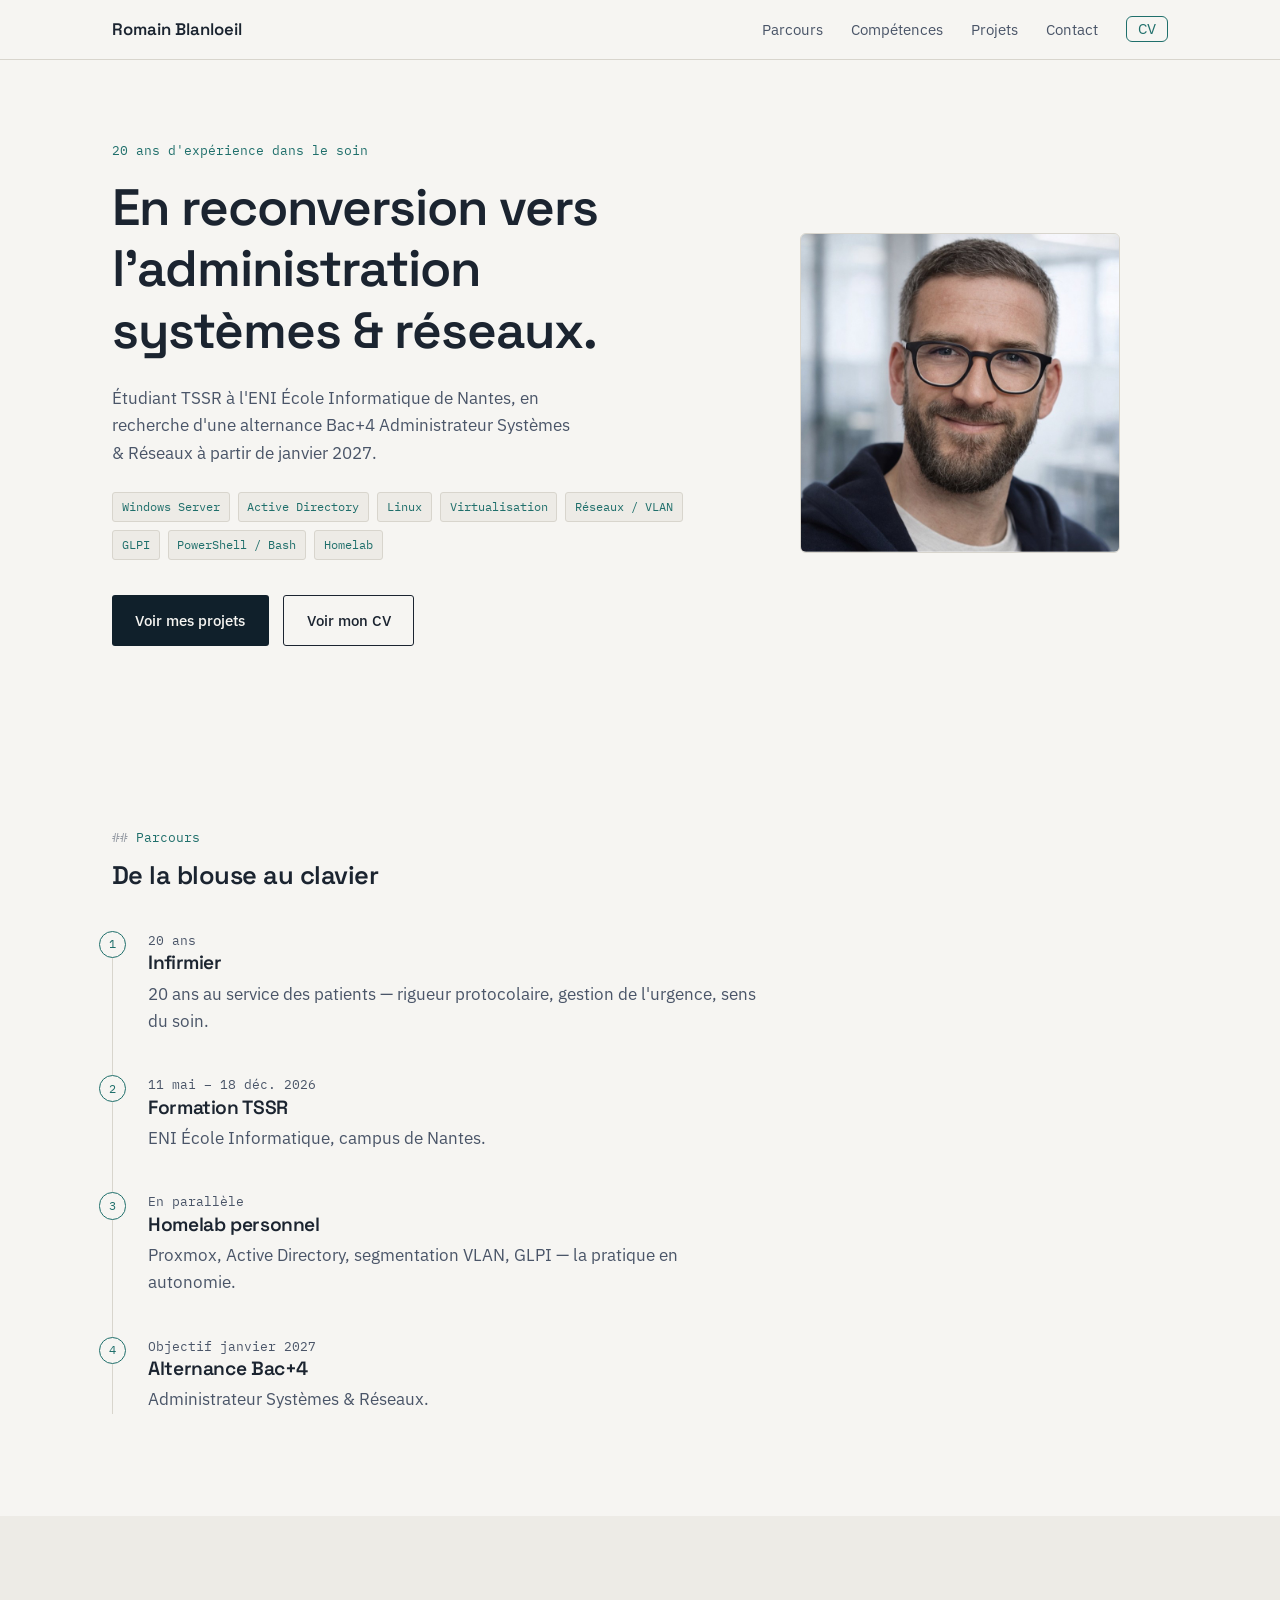
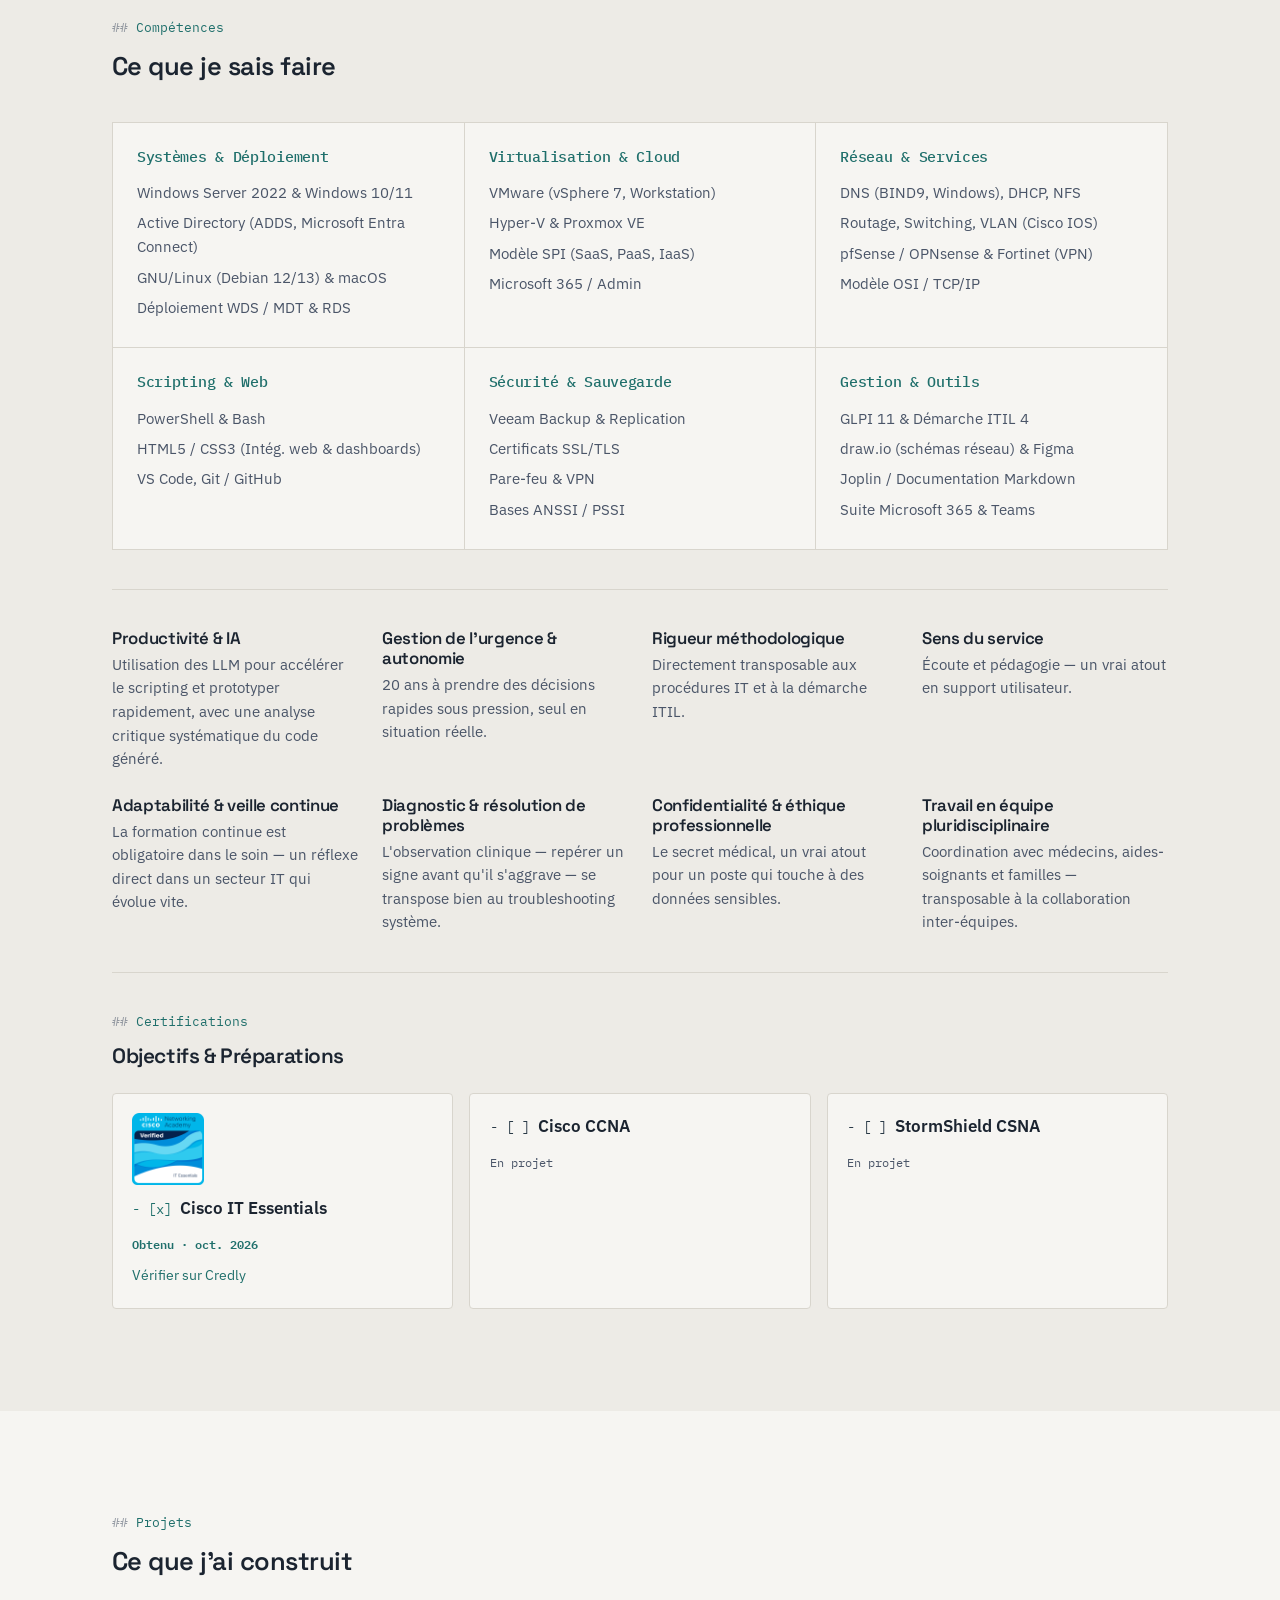
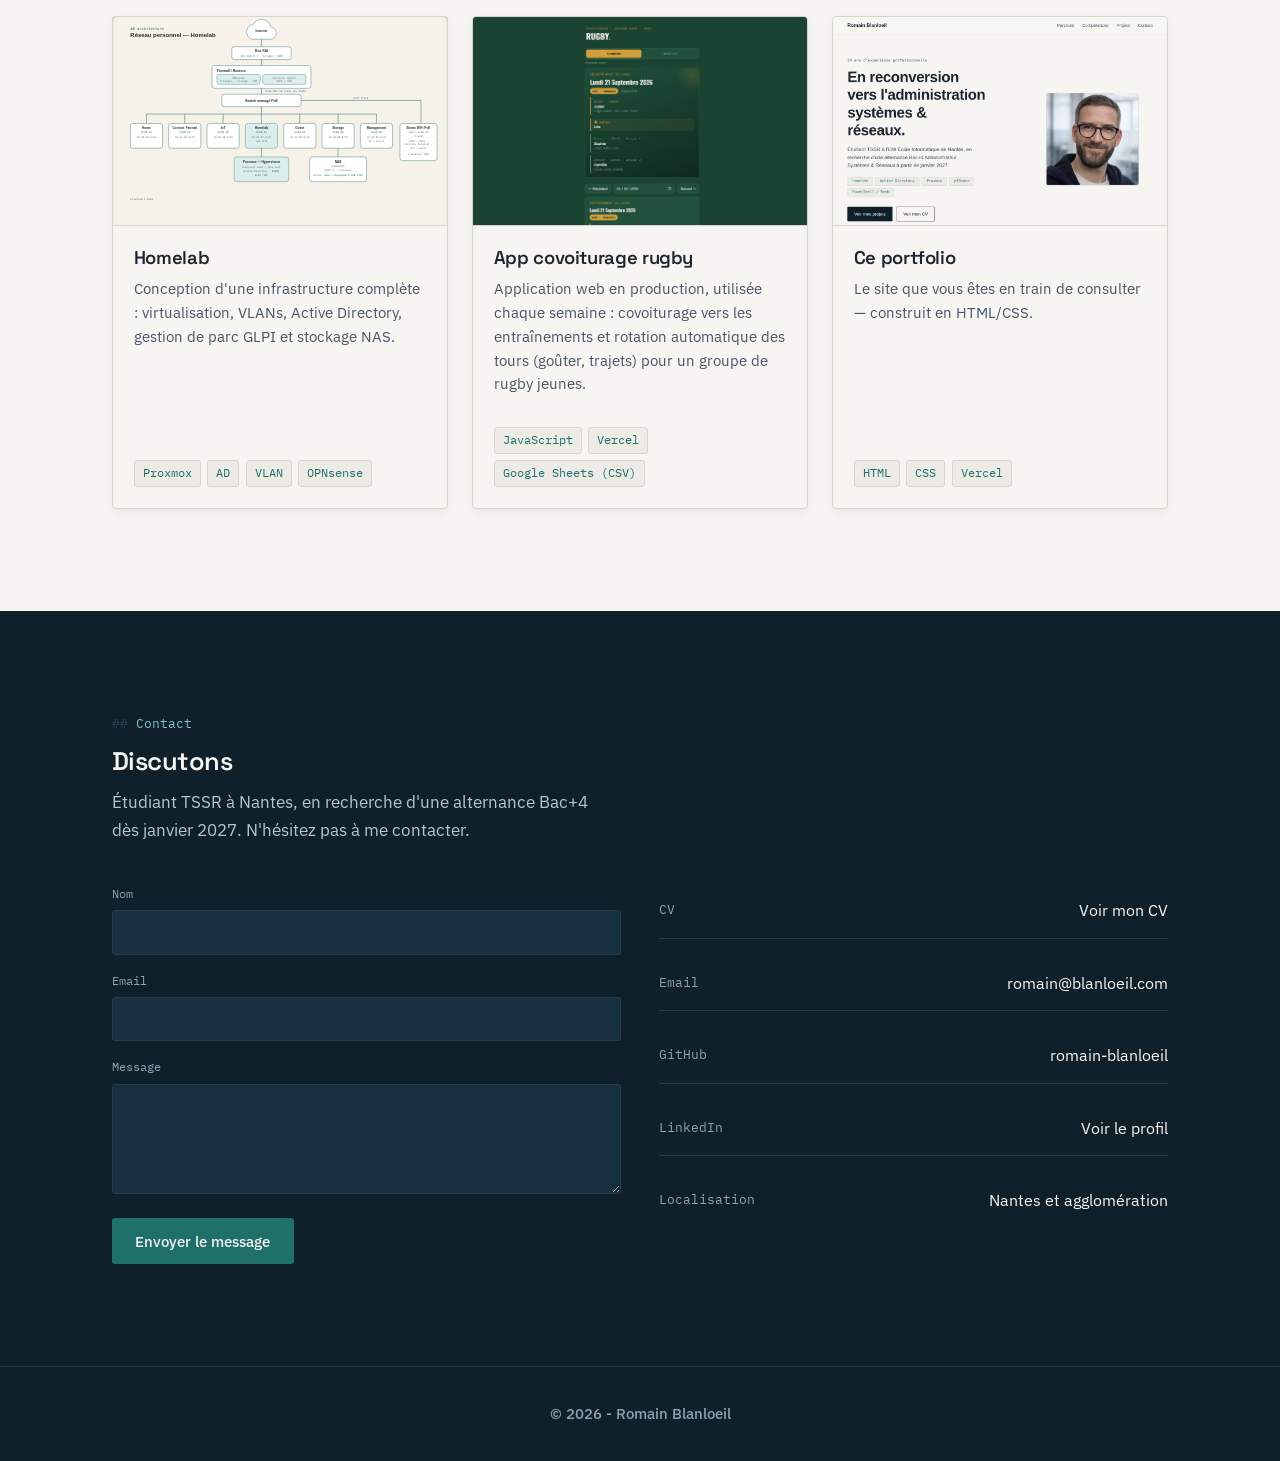
==== index.html @ 3de4e7e3 "Update Credly link in index.html" ====
<!DOCTYPE html>
<html lang="fr">
<head>
<meta charset="UTF-8">
<meta name="viewport" content="width=device-width, initial-scale=1">
<title>Romain Blanloeil : TSSR en reconversion, alternance Administrateur Systèmes &amp; Réseaux</title>
<meta name="description" content="Romain Blanloeil, infirmier pendant 20 ans, aujourd'hui en reconversion vers l'administration systèmes &amp; réseaux. Portfolio, projets et parcours.">

<meta property="og:type" content="website">
<meta property="og:site_name" content="Romain Blanloeil">
<meta property="og:title" content="Romain Blanloeil : TSSR en reconversion, alternance Administrateur Systèmes &amp; Réseaux">
<meta property="og:description" content="20 ans d'expérience d'infirmier, aujourd'hui en reconversion vers l'administration systèmes &amp; réseaux. Projets : Homelab, Active Directory, OPNsense.">
<meta property="og:url" content="https://romain.blanloeil.com">
<meta property="og:image" content="https://romain.blanloeil.com/assets/img/romain.jpg">
<meta property="og:locale" content="fr_FR">
<meta name="twitter:card" content="summary">
<link rel="stylesheet" href="css/style.css">
</head>
<body>

<nav class="nav">
  <div class="wrap">
    <a class="nav-name" href="#accueil">Romain Blanloeil</a>
    
    <!-- Bouton Toggle Menu Mobile (Pure CSS) -->
    <input type="checkbox" id="nav-toggle" class="nav-toggle-checkbox" aria-label="Ouvrir le menu">
    <label for="nav-toggle" class="nav-toggle-btn">
      <span></span>
      <span></span>
      <span></span>
    </label>

    <ul class="nav-links">
      <li><a href="#parcours">Parcours</a></li>
      <li><a href="#competences">Compétences</a></li>
      <li><a href="#projets">Projets</a></li>
      <li><a href="#contact">Contact</a></li>
      <li><a class="nav-cv" href="assets/cv-romain-blanloeil.pdf" target="_blank" rel="noopener">CV</a></li>
    </ul>
  </div>
</nav>

<!-- ============ HERO ============ -->
<header class="hero" id="accueil">
  <div class="wrap">
    <div class="hero-text">
      <p class="hero-eyebrow">20 ans d'expérience dans le soin</p>
      <h1>En reconversion vers l'administration systèmes &amp; réseaux.</h1>
      <p class="hero-sub">Étudiant TSSR à l'ENI École Informatique de Nantes, en recherche d'une alternance Bac+4 Administrateur Systèmes &amp; Réseaux à partir de janvier 2027.</p>
      <div class="hero-tags">
        <span class="tag">Windows Server</span>
        <span class="tag">Active Directory</span>
        <span class="tag">Linux</span>
        <span class="tag">Virtualisation</span>
        <span class="tag">Réseaux / VLAN</span>
        <span class="tag">GLPI</span>
        <span class="tag">PowerShell / Bash</span>
        <span class="tag">Homelab</span>
      </div>
      <div class="hero-cta">
        <a class="btn btn-primary" href="#projets">Voir mes projets</a>
        <a class="btn btn-outline" href="assets/cv-romain-blanloeil.pdf" target="_blank" rel="noopener">Voir mon CV</a>
      </div>
    </div>
    <div class="hero-photo">
      <img src="assets/img/romain.jpg" alt="Portrait de Romain Blanloeil" width="320" height="320">
    </div>
  </div>
</header>

<!-- ============ PARCOURS ============ -->
<section class="section" id="parcours">
  <div class="wrap">
    <p class="section-label">Parcours</p>
    <h2>De la blouse au clavier</h2>

    <ol class="timeline">
      <li class="timeline-item">
        <span class="timeline-num">1</span>
        <p class="timeline-period">20 ans</p>
        <h3>Infirmier</h3>
        <p>20 ans au service des patients — rigueur protocolaire, gestion de l'urgence, sens du soin.</p>
      </li>

      <li class="timeline-item">
        <span class="timeline-num">2</span>
        <p class="timeline-period">11 mai – 18 déc. 2026</p>
        <h3>Formation TSSR</h3>
        <p>ENI École Informatique, campus de Nantes.</p>
      </li>

      <li class="timeline-item">
        <span class="timeline-num">3</span>
        <p class="timeline-period">En parallèle</p>
        <h3>Homelab personnel</h3>
        <p>Proxmox, Active Directory, segmentation VLAN, GLPI — la pratique en autonomie.</p>
      </li>

      <li class="timeline-item">
        <span class="timeline-num">4</span>
        <p class="timeline-period">Objectif janvier 2027</p>
        <h3>Alternance Bac+4</h3>
        <p>Administrateur Systèmes &amp; Réseaux.</p>
      </li>
    </ol>
  </div>
</section>

<!-- ============ COMPETENCES + CERTIFS ============ -->
<section class="section" id="competences" style="background:var(--paper-dim);">
  <div class="wrap">
    <p class="section-label">Compétences</p>
    <h2>Ce que je sais faire</h2>

    <!-- GRILLE DE COMPÉTENCES TECHNIQUE -->
<div class="skills-grid">
  <div class="skill-card">
    <h3>Systèmes &amp; Déploiement</h3>
    <ul>
      <li>Windows Server 2022 &amp; Windows 10/11</li>
      <li>Active Directory (ADDS, Microsoft Entra Connect)</li>
      <li>GNU/Linux (Debian 12/13) &amp; macOS</li>
      <li>Déploiement WDS / MDT &amp; RDS</li>
    </ul>
  </div>

  <div class="skill-card">
    <h3>Virtualisation &amp; Cloud</h3>
    <ul>
      <li>VMware (vSphere 7, Workstation)</li>
      <li>Hyper-V &amp; Proxmox VE</li>
      <li>Modèle SPI (SaaS, PaaS, IaaS)</li>
      <li>Microsoft 365 / Admin</li>
    </ul>
  </div>

  <div class="skill-card">
    <h3>Réseau &amp; Services</h3>
    <ul>
      <li>DNS (BIND9, Windows), DHCP, NFS</li>
      <li>Routage, Switching, VLAN (Cisco IOS)</li>
      <li>pfSense / OPNsense &amp; Fortinet (VPN)</li>
      <li>Modèle OSI / TCP/IP</li>
    </ul>
  </div>

  <div class="skill-card">
    <h3>Scripting &amp; Web</h3>
    <ul>
      <li>PowerShell &amp; Bash</li>
      <li>HTML5 / CSS3 (Intég. web &amp; dashboards)</li>
      <li>VS Code, Git / GitHub</li>
    </ul>
  </div>

  <div class="skill-card">
    <h3>Sécurité &amp; Sauvegarde</h3>
    <ul>
      <li>Veeam Backup &amp; Replication</li>
      <li>Certificats SSL/TLS</li>
      <li>Pare-feu &amp; VPN</li>
      <li>Bases ANSSI / PSSI</li>
    </ul>
  </div>

  <div class="skill-card">
    <h3>Gestion &amp; Outils</h3>
    <ul>
      <li>GLPI 11 &amp; Démarche ITIL 4</li>
      <li>draw.io (schémas réseau) &amp; Figma</li>
      <li>Joplin / Documentation Markdown</li>
      <li>Suite Microsoft 365 &amp; Teams</li>
    </ul>
  </div>
</div>

    <div class="softskills">
      <div class="softskill">
        <h4>Productivité &amp; IA</h4>
        <p>Utilisation des LLM pour accélérer le scripting et prototyper rapidement, avec une analyse critique systématique du code généré.</p>
      </div>
      <div class="softskill">
        <h4>Gestion de l'urgence &amp; autonomie</h4>
        <p>20 ans à prendre des décisions rapides sous pression, seul en situation réelle.</p>
      </div>
      <div class="softskill">
        <h4>Rigueur méthodologique</h4>
        <p>Directement transposable aux procédures IT et à la démarche ITIL.</p>
      </div>
      <div class="softskill">
        <h4>Sens du service</h4>
        <p>Écoute et pédagogie — un vrai atout en support utilisateur.</p>
      </div>
      <div class="softskill">
        <h4>Adaptabilité &amp; veille continue</h4>
        <p>La formation continue est obligatoire dans le soin — un réflexe direct dans un secteur IT qui évolue vite.</p>
      </div>
      <div class="softskill">
        <h4>Diagnostic &amp; résolution de problèmes</h4>
        <p>L'observation clinique — repérer un signe avant qu'il s'aggrave — se transpose bien au troubleshooting système.</p>
      </div>
      <div class="softskill">
        <h4>Confidentialité &amp; éthique professionnelle</h4>
        <p>Le secret médical, un vrai atout pour un poste qui touche à des données sensibles.</p>
      </div>
      <div class="softskill">
        <h4>Travail en équipe pluridisciplinaire</h4>
        <p>Coordination avec médecins, aides-soignants et familles — transposable à la collaboration inter-équipes.</p>
      </div>
    </div>

    <div class="certs">
      <p class="section-label">Certifications</p>
      <h3>Objectifs &amp; Préparations</h3>
      <div class="certs-grid">
        
       <div class="cert-card is-done">
         <img class="cert-badge" src="assets/img/badge-cisco-it-essentials.png"
           alt="Badge Cisco IT Essentials" width="72" height="72" loading="lazy">
         <div class="cert-info">
           <p class="cert-name">Cisco IT Essentials</p>
           <span class="cert-status status-obtenu">Obtenu · oct. 2026</span><br>
           <a class="cert-link" href="https://www.credly.com/badges/b6377811-6856-4ef1-9481-d7c316870c87" target="_blank" rel="noopener">Vérifier sur Credly</a>
        </div>
      </div>
        
        <div class="cert-card">
          <p class="cert-name">Cisco CCNA</p>
          <span class="cert-status status-projet">En projet</span>
        </div>
        
        <div class="cert-card">
          <p class="cert-name">StormShield CSNA</p>
          <span class="cert-status status-projet">En projet</span>
        </div>
      </div>
    </div>
  </div>
</section>

<!-- ============ PROJETS ============ -->
<section class="section" id="projets">
  <div class="wrap">
    <p class="section-label">Projets</p>
    <h2>Ce que j'ai construit</h2>

    <div class="projects-grid">
      <a class="project-card" href="projets/homelab.html">
        <div class="project-thumb">
          <img src="assets/img/reseau-homelab.svg" alt="Schéma d'architecture Homelab" loading="lazy">
        </div>
        <div class="project-body">
          <h3>Homelab</h3>
          <p>Conception d'une infrastructure complète : virtualisation, VLANs, Active Directory, gestion de parc GLPI et stockage NAS.</p>
          <div class="project-tags">
            <span class="tag">Proxmox</span>
            <span class="tag">AD</span>
            <span class="tag">VLAN</span>
            <span class="tag">OPNsense</span>
          </div>
        </div>
      </a>

      <a class="project-card" href="projets/rugby-app.html">
        <div class="project-thumb">
          <img src="assets/img/demo-app.jpg" alt="Démo de l'app de covoiturage" loading="lazy">
        </div>
        <div class="project-body">
          <h3>App covoiturage rugby</h3>
          <p>Application web en production, utilisée chaque semaine : covoiturage vers les entraînements et rotation automatique des tours (goûter, trajets) pour un groupe de rugby jeunes.</p>
          <div class="project-tags">
            <span class="tag">JavaScript</span>
            <span class="tag">Vercel</span>
            <span class="tag">Google Sheets (CSV)</span>
          </div>
        </div>
      </a>

      <a class="project-card" href="projets/portfolio.html">
        <div class="project-thumb">
          <img src="assets/img/banner-portfolio.jpg" alt="Aperçu du portfolio" loading="lazy">
        </div>
        <div class="project-body">
          <h3>Ce portfolio</h3>
          <p>Le site que vous êtes en train de consulter — construit en HTML/CSS.</p>
          <div class="project-tags">
            <span class="tag">HTML</span>
            <span class="tag">CSS</span>
            <span class="tag">Vercel</span>
          </div>
        </div>
      </a>
    </div>
  </div>
</section>

<!-- ============ CONTACT ============ -->
<section class="section contact" id="contact">
  <div class="wrap">
    <p class="section-label">Contact</p>
    <h2>Discutons</h2>
    <p class="contact-intro">Étudiant TSSR à Nantes, en recherche d'une alternance Bac+4 dès janvier 2027. N'hésitez pas à me contacter.</p>

    <div class="contact-grid">
      <form action="https://formspree.io/f/xkjgnzgp" method="POST">
        <div class="field">
          <label for="name">Nom</label>
          <input type="text" id="name" name="name" required>
        </div>
        <div class="field">
          <label for="email">Email</label>
          <input type="email" id="email" name="_replyto" required>
        </div>
        <div class="field">
          <label for="message">Message</label>
          <textarea id="message" name="message" required></textarea>
        </div>
        <button class="btn btn-primary" type="submit">Envoyer le message</button>
      </form>

      <div class="contact-links">
        <a class="contact-link" href="assets/cv-romain-blanloeil.pdf" target="_blank" rel="noopener">
          <span>CV</span>
          <span>Voir mon CV</span>
        </a>
        <a class="contact-link" href="mailto:romain@blanloeil.com">
          <span>Email</span>
          <span>romain@blanloeil.com</span>
        </a>
        <a class="contact-link" href="https://github.com/romain-blanloeil" target="_blank" rel="noopener">
          <span>GitHub</span>
          <span>romain-blanloeil</span>
        </a>
        <a class="contact-link" href="https://www.linkedin.com/in/romain-blanloeil/" target="_blank" rel="noopener">
          <span>LinkedIn</span>
          <span>Voir le profil</span>
        </a>
        <div class="contact-link" style="border-bottom:none;">
          <span>Localisation</span>
          <a href="https://www.openstreetmap.org/#map=13/47.2184/-1.5536" target="_blank" rel="noopener noreferrer">Nantes et agglomération</a>
        </div>
      </div>
    </div>
  </div>
</section>
    
<footer>
  <div class="wrap">
    <p>© 2026 - Romain Blanloeil</p>
  </div>
</footer>

  <script>
  window.va = window.va || function () { (window.va.q = window.va.q || []).push(arguments); };
</script>
<script defer src="/_vercel/insights/script.js"></script>
  
</body>
</html>
---- css/style.css ----
/* ============================================
   ROMAIN BLANLOEIL — PORTFOLIO
   ============================================ */

/* Import de Space Grotesk pour les titres, IBM Plex Sans pour le corps, IBM Plex Mono pour le code */
@import url('https://fonts.googleapis.com/css2?family=IBM+Plex+Mono:wght@400;500&family=IBM+Plex+Sans:wght@400;500;600&family=Space+Grotesk:wght@500;600;700&display=swap');

:root {
  /* Couleurs */
  --paper:        #F6F5F2;
  --paper-dim:    #EDEBE6;
  --ink:          #1B2430;
  --ink-soft:     #4A5568;
  --teal:         #1F6F6B;
  --teal-soft:    #E4EEED;
  --anthracite:   #10202B;
  --anthracite-2: #16303F;
  --line:         #D8D5CD;
  --line-dark:    #2A3A47;

  /* Typo révisée : Space Grotesk pour les titres */
  --font-display: 'Space Grotesk', -apple-system, sans-serif;
  --font-body:    'IBM Plex Sans', -apple-system, sans-serif;
  --font-mono:    'IBM Plex Mono', 'Courier New', monospace;

  /* Rythme */
  --max-w: 1120px;
  --gap: clamp(1.25rem, 3vw, 2.5rem);
}

* { box-sizing: border-box; }

html {
  scroll-behavior: smooth;
}

@media (prefers-reduced-motion: reduce) {
  html { scroll-behavior: auto; }
  *, *::before, *::after {
    animation-duration: 0.01ms !important;
    transition-duration: 0.01ms !important;
  }
}

body {
  margin: 0;
  background: var(--paper);
  color: var(--ink);
  font-family: var(--font-body);
  font-size: 17px;
  line-height: 1.6;
  -webkit-font-smoothing: antialiased;
}

h1, h2, h3, h4 {
  font-family: var(--font-display);
  font-weight: 600; /* Ajusté pour Space Grotesk */
  line-height: 1.2;
  margin: 0;
  letter-spacing: -0.02em; /* Rend les titres plus compacts et modernes */
}

p { margin: 0 0 1em; max-width: 62ch; }

a {
  color: inherit;
  text-decoration: none;
}

img { max-width: 100%; display: block; }

:focus-visible {
  outline: 2px solid var(--teal);
  outline-offset: 3px;
}

.wrap {
  max-width: var(--max-w);
  margin: 0 auto;
  padding: 0 clamp(1.25rem, 4vw, 2rem);
}

.section {
  padding: clamp(3.5rem, 8vw, 6.5rem) 0;
}

.section-label {
  font-family: var(--font-mono);
  font-size: 0.8rem;
  color: var(--teal);
  margin: 0 0 0.75rem;
}

.section-label::before {
  content: '## ';
  color: var(--ink-soft);
  opacity: 0.55;
}

/* ---------- NAV ---------- */
.nav {
  position: sticky;
  top: 0;
  z-index: 50;
  background: rgba(246, 245, 242, 0.95);
  backdrop-filter: blur(6px);
  border-bottom: 1px solid var(--line);
}

.nav .wrap {
  display: flex;
  align-items: center;
  justify-content: space-between;
  padding-top: 1rem;
  padding-bottom: 1rem;
}

.nav-name {
  font-family: var(--font-display);
  font-weight: 600;
  font-size: 1.05rem;
  z-index: 60;
}

.nav-links {
  display: flex;
  gap: clamp(1rem, 3vw, 1.75rem);
  list-style: none;
  margin: 0;
  padding: 0;
  font-size: 0.92rem;
}

.nav-links a {
  color: var(--ink-soft);
  border-bottom: 1px solid transparent;
  padding-bottom: 2px;
  transition: color 0.15s, border-color 0.15s;
}

.nav-links a:hover,
.nav-links a:focus-visible {
  color: var(--teal);
  border-color: var(--teal);
}

.nav-links a.nav-cv {
  color: var(--teal);
  border: 1px solid var(--teal);
  border-radius: 6px;
  padding: 0.15rem 0.7rem;
}
.nav-links a.nav-cv:hover {
  background: var(--teal);
  color: var(--paper);
}

/* Navigation Mobile (Pure CSS Toggle) */
.nav-toggle-checkbox { display: none; }
.nav-toggle-btn { display: none; cursor: pointer; z-index: 60; }

@media (max-width: 700px) {
  .nav-toggle-btn {
    display: flex;
    flex-direction: column;
    gap: 5px;
  }

  .nav-toggle-btn span {
    width: 24px;
    height: 2px;
    background-color: var(--ink);
    transition: transform 0.2s, opacity 0.2s;
  }

  .nav-links {
    display: flex;
    flex-direction: column;
    position: absolute;
    top: 100%;
    left: 0;
    right: 0;
    background: var(--paper);
    border-bottom: 1px solid var(--line);
    padding: 1.5rem 2rem;
    gap: 1.2rem;
    transform: translateY(-150%);
    transition: transform 0.3s ease-in-out;
    opacity: 0;
    pointer-events: none;
  }

  .nav-toggle-checkbox:checked ~ .nav-links {
    transform: translateY(0);
    opacity: 1;
    pointer-events: auto;
  }

  .nav-toggle-checkbox:checked ~ .nav-toggle-btn span:nth-child(1) {
    transform: translateY(7px) rotate(45deg);
  }
  .nav-toggle-checkbox:checked ~ .nav-toggle-btn span:nth-child(2) {
    opacity: 0;
  }
  .nav-toggle-checkbox:checked ~ .nav-toggle-btn span:nth-child(3) {
    transform: translateY(-7px) rotate(-45deg);
  }
}

/* ---------- HERO ---------- */
.hero {
  padding-top: clamp(3rem, 8vw, 5rem);
  padding-bottom: clamp(3rem, 8vw, 5rem);
}

.hero .wrap {
  display: grid;
  grid-template-columns: 1.3fr 0.9fr;
  gap: var(--gap);
  align-items: center;
}

@media (max-width: 800px) {
  .hero .wrap {
    grid-template-columns: 1fr;
  }
  .hero-photo { order: -1; max-width: 220px; margin: 0 0 1.5rem; }
}

.hero-eyebrow {
  font-family: var(--font-mono);
  font-size: 0.82rem;
  color: var(--teal);
  margin-bottom: 1rem;
}

.hero h1 {
  font-size: clamp(2rem, 4.2vw, 3.2rem);
  letter-spacing: -0.02em;
  max-width: 17ch;
}

.hero h1 .accent {
  color: var(--teal);
}

.hero-sub {
  margin-top: 1.4rem;
  font-size: 1.08rem;
  color: var(--ink-soft);
  max-width: 46ch;
}

.hero-tags {
  display: flex;
  flex-wrap: wrap;
  gap: 0.5rem;
  margin-top: 1.6rem;
}

.tag {
  font-family: var(--font-mono);
  font-size: 0.78rem;
  color: var(--teal);
  border: 1px solid var(--line);
  padding: 0.25rem 0.55rem;
  border-radius: 3px;
  background: var(--paper-dim);
}

.hero-cta {
  display: flex;
  flex-wrap: wrap;
  gap: 0.9rem;
  margin-top: 2.2rem;
}

.btn {
  display: inline-flex;
  align-items: center;
  gap: 0.5rem;
  font-family: var(--font-body);
  font-size: 0.95rem;
  font-weight: 500;
  padding: 0.75rem 1.4rem;
  border-radius: 3px;
  border: 1px solid transparent;
  cursor: pointer;
  transition: transform 0.12s ease, background 0.15s;
}

.btn:hover { transform: translateY(-1px); }

.btn-primary {
  background: var(--anthracite);
  color: var(--paper);
}
.btn-primary:hover { background: var(--anthracite-2); }

.btn-outline {
  background: transparent;
  border-color: var(--ink);
  color: var(--ink);
}
.btn-outline:hover { background: var(--paper-dim); }

.hero-photo {
  justify-self: center;
  max-width: 320px;
  width: 100%;
}

.hero-photo img {
  width: 100%;
  height: auto;
  aspect-ratio: 1 / 1;
  object-fit: cover;
  object-position: center 30%;
  border-radius: 6px;
  border: 1px solid var(--line);
}

/* ---------- PARCOURS (timeline) ---------- */
.timeline {
  list-style: none;
  margin: 2.5rem 0 0;
  padding: 0;
  border-left: 1px solid var(--line);
}

.timeline-item {
  position: relative;
  padding: 0 0 2.5rem 2.2rem;
}

.timeline-item:last-child { padding-bottom: 0; }

.timeline-num {
  position: absolute;
  left: -0.86rem;
  top: 0;
  width: 1.7rem;
  height: 1.7rem;
  border-radius: 50%;
  background: var(--paper);
  border: 1px solid var(--teal);
  color: var(--teal);
  font-family: var(--font-mono);
  font-size: 0.72rem;
  display: flex;
  align-items: center;
  justify-content: center;
}

.timeline-period {
  font-family: var(--font-mono);
  font-size: 0.8rem;
  color: var(--teal);
  margin-bottom: 0.3rem;
}

.timeline-item h3 {
  font-size: 1.2rem;
  margin-bottom: 0.4rem;
}

.timeline-item p { color: var(--ink-soft); margin-bottom: 0; }

/* ---------- COMPETENCES ---------- */
.skills-grid {
  display: grid;
  grid-template-columns: repeat(3, 1fr);
  gap: 1px;
  background: var(--line);
  border: 1px solid var(--line);
  margin-top: 2.5rem;
}

@media (max-width: 760px) {
  .skills-grid { grid-template-columns: repeat(2, 1fr); }
}

@media (max-width: 480px) {
  .skills-grid { grid-template-columns: 1fr; }
}

.skill-card {
  background: var(--paper);
  padding: 1.5rem;
}

.skill-card h3 {
  font-size: 0.95rem;
  font-family: var(--font-mono);
  font-weight: 500;
  color: var(--teal);
  margin-bottom: 0.8rem;
}

.skill-card ul {
  margin: 0;
  padding: 0;
  list-style: none;
  color: var(--ink-soft);
  font-size: 0.94rem;
}

.skill-card li { padding: 0.2rem 0; }

.softskills {
  margin-top: var(--gap);
  padding-top: var(--gap);
  border-top: 1px solid var(--line);
  display: grid;
  grid-template-columns: repeat(auto-fit, minmax(220px, 1fr));
  gap: 1.5rem;
}

.softskill h4 {
  font-size: 1.05rem;
  font-weight: 600;
  margin-bottom: 0.3rem;
}

.softskill p {
  font-size: 0.92rem;
  color: var(--ink-soft);
  margin: 0;
}

/* ---------- CERTIFICATIONS ---------- */
.certs {
  margin-top: var(--gap);
  padding-top: var(--gap);
  border-top: 1px solid var(--line);
}

.certs h3 {
  font-size: 1.3rem;
  margin-top: 0.3rem;
}

.certs-grid {
  display: grid;
  grid-template-columns: repeat(auto-fit, minmax(200px, 1fr));
  gap: 1rem;
  margin-top: 1.5rem;
}

.cert-card {
  border: 1px solid var(--line);
  padding: 1.2rem;
  border-radius: 4px;
  background: var(--paper);
}

.cert-card .cert-name {
  font-weight: 600;
  margin-bottom: 0.5rem;
  display: flex;
  align-items: baseline;
  gap: 0.5rem;
}

.cert-card .cert-name::before {
  content: '- [ ]';
  font-family: var(--font-mono);
  font-weight: 400;
  color: var(--line-dark);
  font-size: 0.85rem;
}

.cert-card.is-done .cert-name::before {
  content: '- [x]';
  color: var(--teal);
}

.cert-status {
  display: inline-flex;
  align-items: center;
  gap: 0.4rem;
  font-family: var(--font-mono);
  font-size: 0.76rem;
  color: var(--ink-soft);
}

.cert-status.status-cours {
  color: var(--teal);
  font-weight: 500;
}

.cert-status.status-projet {
  color: var(--ink-soft);
}

.cert-status.status-standby {
  color: var(--ink-soft);
  opacity: 0.7;
  font-style: italic;
}

.cert-status.status-obtenu {
  color: var(--teal);
  font-weight: 600;
}

.cert-badge { display: block; margin-bottom: 0.6rem; }
.cert-link { display: inline-block; margin-top: 0.5rem; font-size: 0.85rem; color: var(--teal); }
.cert-link:hover { text-decoration: underline; }


/* ---------- PROJETS ---------- */
.projects-grid {
  display: grid;
  grid-template-columns: repeat(auto-fit, minmax(280px, 1fr));
  gap: 1.5rem;
  margin-top: 2.5rem;
}

.project-card {
  border: 1px solid var(--line);
  border-radius: 4px;
  overflow: hidden;
  background: var(--paper);
  display: flex;
  flex-direction: column;
  box-shadow: 0 4px 12px rgba(0, 0, 0, 0.05);
  transition: border-color 0.15s, transform 0.15s, box-shadow 0.15s;
}

.project-card:hover,
.project-card:focus-visible {
  border-color: var(--teal);
  transform: translateY(-2px);
  box-shadow: 0 8px 20px rgba(0, 0, 0, 0.1);
}

.project-thumb {
  aspect-ratio: 16 / 10;
  background: var(--anthracite);
  display: flex;
  align-items: center;
  justify-content: center;
  color: var(--paper-dim);
  font-family: var(--font-mono);
  font-size: 0.85rem;
  border-bottom: 1px solid var(--line);
  overflow: hidden;
}

.project-thumb img {
  width: 100%;
  height: 100%;
  object-fit: cover;
  display: block;
}

.project-hero-schema-reseau {
   width: 100%;
   height: auto;
   margin-top: 1.5rem;
   border: 1px solid var(--line);
   border-radius: 6px;
   cursor: zoom-in;
}

.demo-app {
   width: 100%;
   height: auto;
   margin-top: 1.5rem;
   border: 1px solid var(--line);
   border-radius: 6px;
}

.project-body {
  padding: 1.3rem;
  flex: 1;
  display: flex;
  flex-direction: column;
}

.project-body h3 {
  font-size: 1.15rem;
  margin-bottom: 0.5rem;
}

.project-body p {
  font-size: 0.93rem;
  color: var(--ink-soft);
  flex: 1;
}

.project-tags {
  display: flex;
  flex-wrap: wrap;
  gap: 0.4rem;
  margin-top: 1rem;
}

.project-tags .tag { font-size: 0.72rem; padding: 0.2rem 0.5rem; }

/* ---------- CONTACT ---------- */
.contact {
  background: var(--anthracite);
  color: var(--paper);
}

.contact .section-label { color: #7FC6C2; }

.contact h2 { color: var(--paper); }

.contact-intro {
  color: #B8C4CC;
  max-width: 50ch;
  margin-top: 0.8rem;
}

.contact-grid {
  display: grid;
  grid-template-columns: 1fr 1fr;
  gap: var(--gap);
  margin-top: 2.5rem;
}

@media (max-width: 760px) {
  .contact-grid { grid-template-columns: 1fr; }
}

.contact form {
  display: flex;
  flex-direction: column;
  gap: 1rem;
}

.field label {
  display: block;
  font-family: var(--font-mono);
  font-size: 0.78rem;
  color: #8FA3AF;
  margin-bottom: 0.4rem;
}

.field input,
.field textarea {
  width: 100%;
  background: var(--anthracite-2);
  border: 1px solid var(--line-dark);
  color: var(--paper);
  padding: 0.7rem 0.85rem;
  border-radius: 3px;
  font-family: var(--font-body);
  font-size: 0.95rem;
}

.field textarea { resize: vertical; min-height: 110px; }

.field input:focus-visible,
.field textarea:focus-visible {
  outline: 2px solid var(--teal);
  outline-offset: 1px;
}

.contact .btn-primary {
  background: var(--teal);
  align-self: flex-start;
}
.contact .btn-primary:hover { background: #26847F; }

.contact-links {
  display: flex;
  flex-direction: column;
  gap: 1.1rem;
}

.contact-link {
  display: flex;
  justify-content: space-between;
  align-items: center;
  padding: 0.9rem 0;
  border-bottom: 1px solid var(--line-dark);
  font-size: 0.98rem;
}

.contact-link span:first-child { color: #8FA3AF; font-family: var(--font-mono); font-size: 0.8rem; }

.contact-link:hover span:last-child { color: #7FC6C2; }

footer {
  background: var(--anthracite);
  color: #8FA3AF;
  padding: 2.2rem 0;
  border-top: 1px solid var(--line-dark);
  text-align: center;
}

footer p {
  margin: 0 auto;
  max-width: 100%;
  font-size: 0.92rem;
  font-weight: 500;
}

/* ============================================
   PAGES PROJETS DÉDIÉES
   ============================================ */

.project-back {
  display: inline-flex;
  align-items: center;
  gap: 0.4rem;
  font-family: var(--font-mono);
  font-size: 0.85rem;
  color: var(--ink-soft);
  margin-top: 2rem;
  transition: color 0.15s;
}

.project-back:hover { color: var(--teal); }

.project-hero-banner {
  width: 100%;
  aspect-ratio: 16 / 9;
  object-fit: cover;
  border-radius: 6px;
  border: 1px solid var(--line);
  margin-top: 1.5rem;
}

.project-hero-banner-placeholder {
  width: 100%;
  aspect-ratio: 16 / 9;
  border-radius: 6px;
  border: 1px solid var(--line);
  margin-top: 1.5rem;
  background: var(--anthracite);
  color: var(--paper-dim);
  display: flex;
  align-items: center;
  justify-content: center;
  font-family: var(--font-mono);
  font-size: 0.9rem;
  text-align: center;
  padding: 1rem;
}

.project-hero-head {
  margin-top: 2rem;
  max-width: 70ch;
}

.project-hero-head h1 {
  font-size: clamp(1.8rem, 3.6vw, 2.6rem);
}

.project-synopsis {
  font-size: 1.08rem;
  color: var(--ink-soft);
  margin-top: 0.9rem;
}

.project-hero-tags {
  display: flex;
  flex-wrap: wrap;
  gap: 0.5rem;
  margin-top: 1.4rem;
}

.project-content {
  max-width: 70ch;
  margin-top: 1rem;
}

.project-content h2 {
  font-size: 1.5rem;
  margin-top: 3rem;
  margin-bottom: 1rem;
}

.project-content h2:first-of-type { margin-top: 0; }

.project-content p,
.project-content li {
  color: var(--ink-soft);
  font-size: 1rem;
}

.project-content ul {
  margin: 0 0 1em;
  padding-left: 1.2rem;
}

.project-result {
  background: var(--teal-soft);
  border-left: 3px solid var(--teal);
  border-radius: 0 4px 4px 0;
  padding: 1.1rem 1.4rem;
  margin-top: 1rem;
}

.project-result p {
  color: var(--ink);
  margin: 0;
}

.project-links-list {
  display: flex;
  flex-direction: column;
  gap: 0;
  margin-top: 1rem;
  border-top: 1px solid var(--line);
}

.project-links-list a {
  display: flex;
  justify-content: space-between;
  align-items: center;
  padding: 0.9rem 0;
  border-bottom: 1px solid var(--line);
  font-size: 0.98rem;
  color: var(--ink);
  transition: color 0.15s;
}

.project-links-list a:hover { color: var(--teal); }

.project-links-list a span:first-child {
  font-family: var(--font-mono);
  font-size: 0.8rem;
  color: var(--ink-soft);
}

.project-nav-footer {
  margin-top: 3.5rem;
  padding-top: 2rem;
  border-top: 1px solid var(--line);
}

.project-content code {
  font-family: var(--font-mono);
  font-size: 0.88em;
  background: var(--paper-dim);
  border: 1px solid var(--line);
  border-radius: 3px;
  padding: 0.1rem 0.35rem;
  color: var(--teal);
}
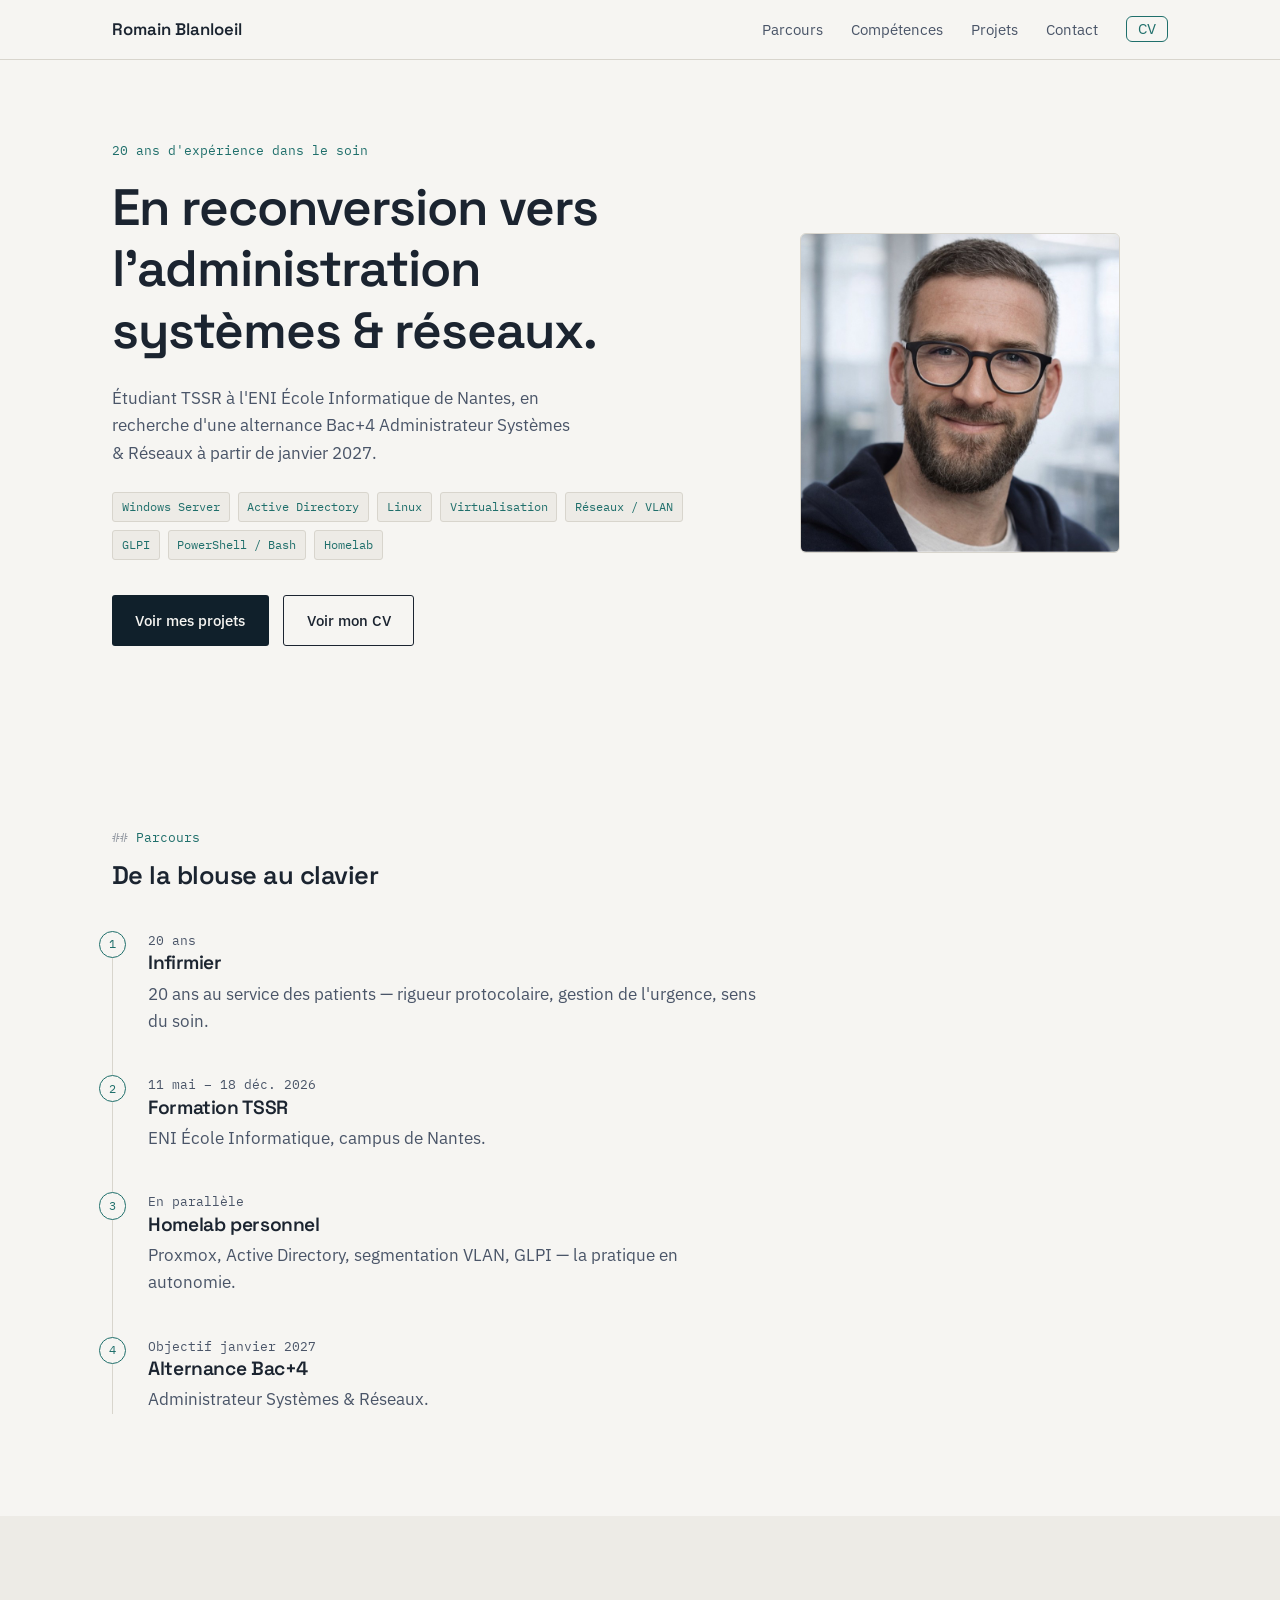
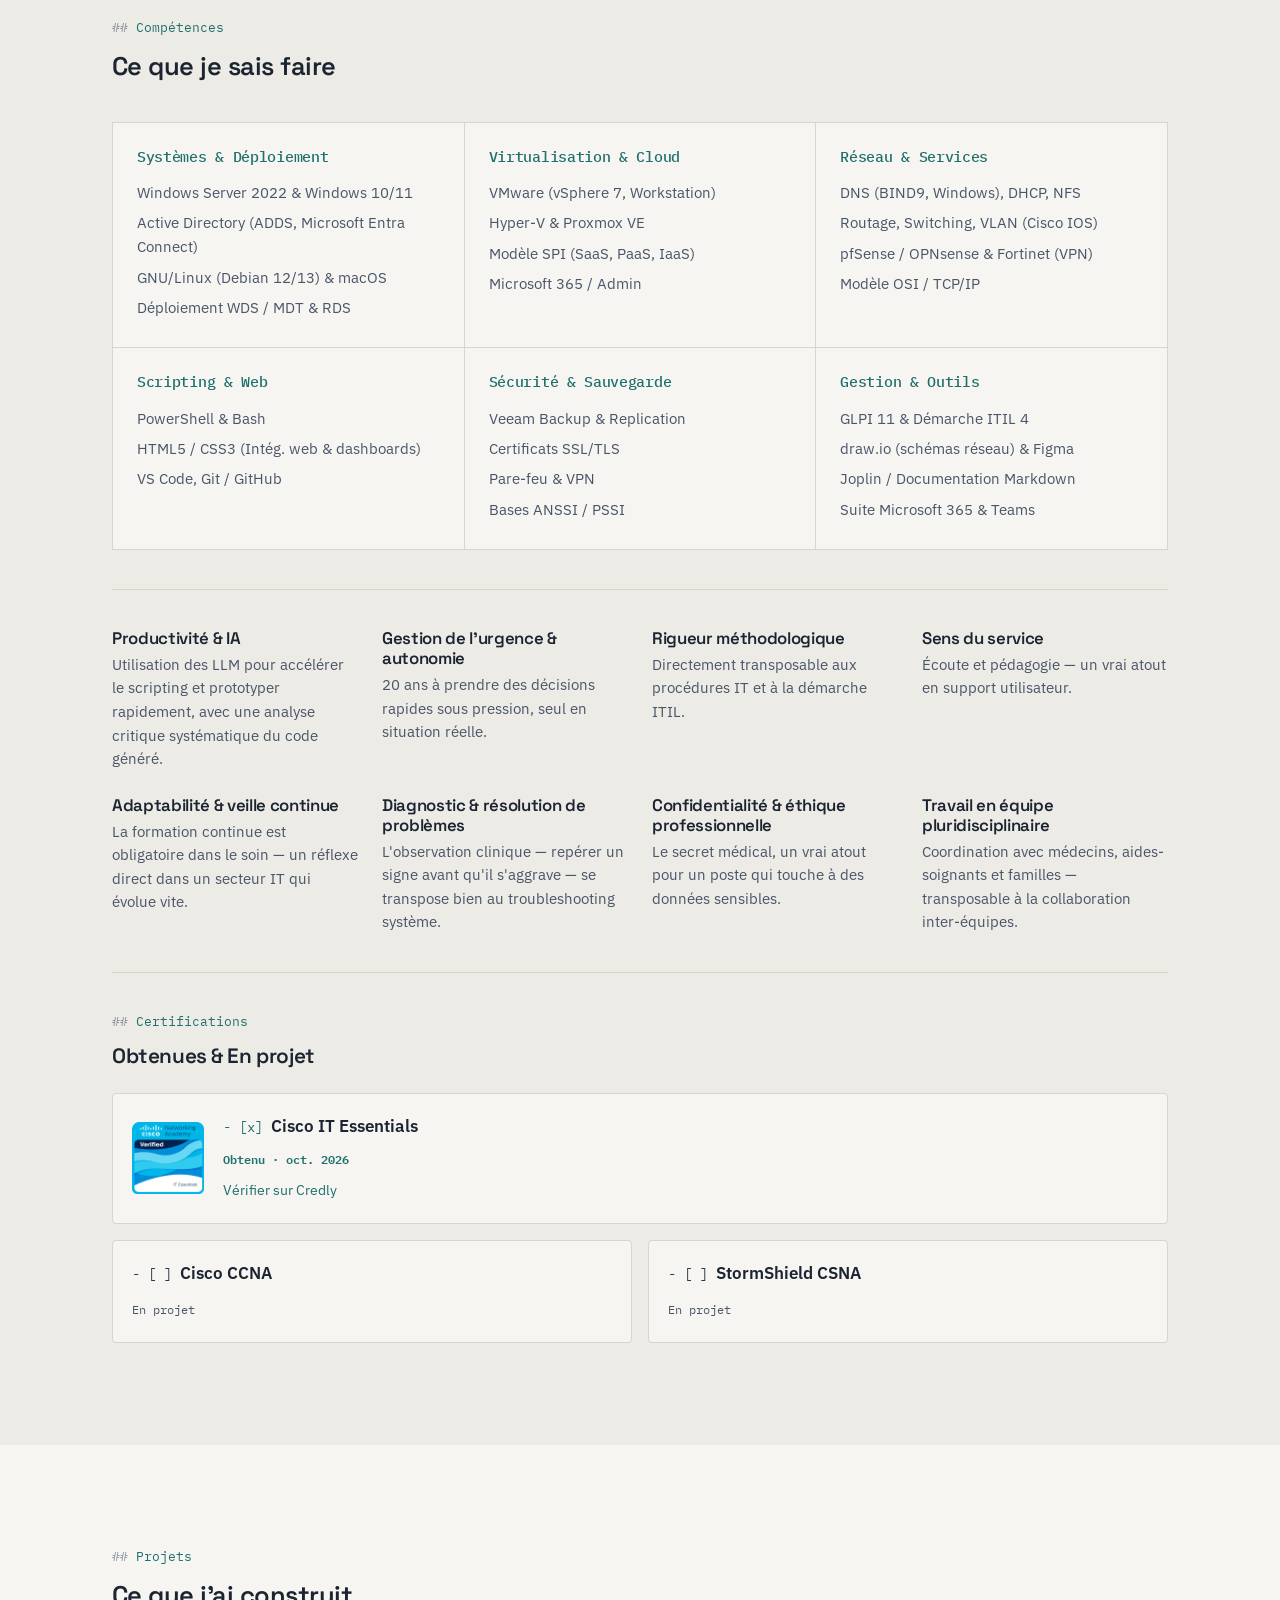
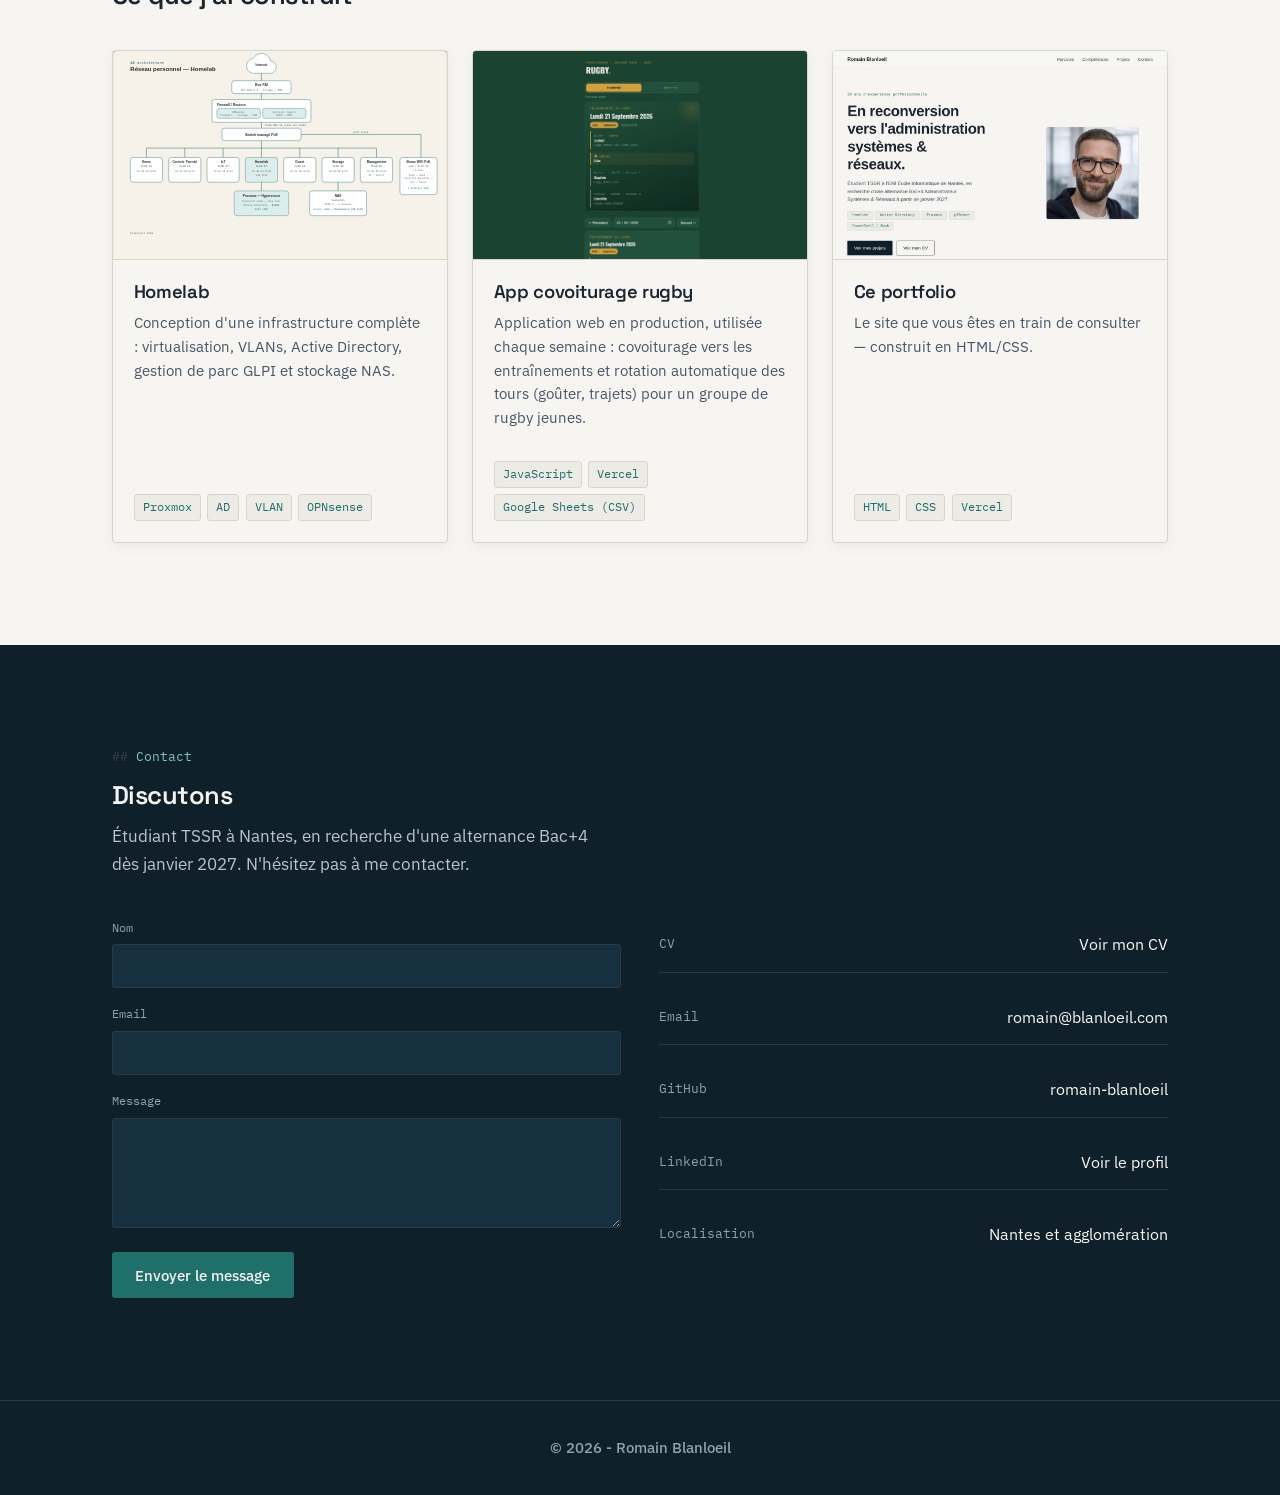
==== commit 4a3b1b54: "Update certification heading in index.html" ====
--- a/index.html
+++ b/index.html
@@ -211,7 +211,7 @@
 
     <div class="certs">
       <p class="section-label">Certifications</p>
-      <h3>Objectifs &amp; Préparations</h3>
+      <h3>Obtenues &amp; En projet</h3>
       <div class="certs-grid">
         
        <div class="cert-card is-done">
--- a/css/style.css
+++ b/css/style.css
@@ -508,6 +508,21 @@
 .cert-link { display: inline-block; margin-top: 0.5rem; font-size: 0.85rem; color: var(--teal); }
 .cert-link:hover { text-decoration: underline; }
 
+.certs-grid { grid-template-columns: repeat(2, 1fr); }
+
+.cert-card.is-done {
+  grid-column: 1 / -1;
+  display: flex;
+  align-items: center;
+  gap: 1.2rem;
+}
+.cert-card.is-done .cert-badge { margin: 0; flex-shrink: 0; }
+.cert-card.is-done .cert-name { margin-bottom: 0.3rem; }
+
+@media (max-width: 560px) {
+  .certs-grid { grid-template-columns: 1fr; }
+}
+
 
 /* ---------- PROJETS ---------- */
 .projects-grid {
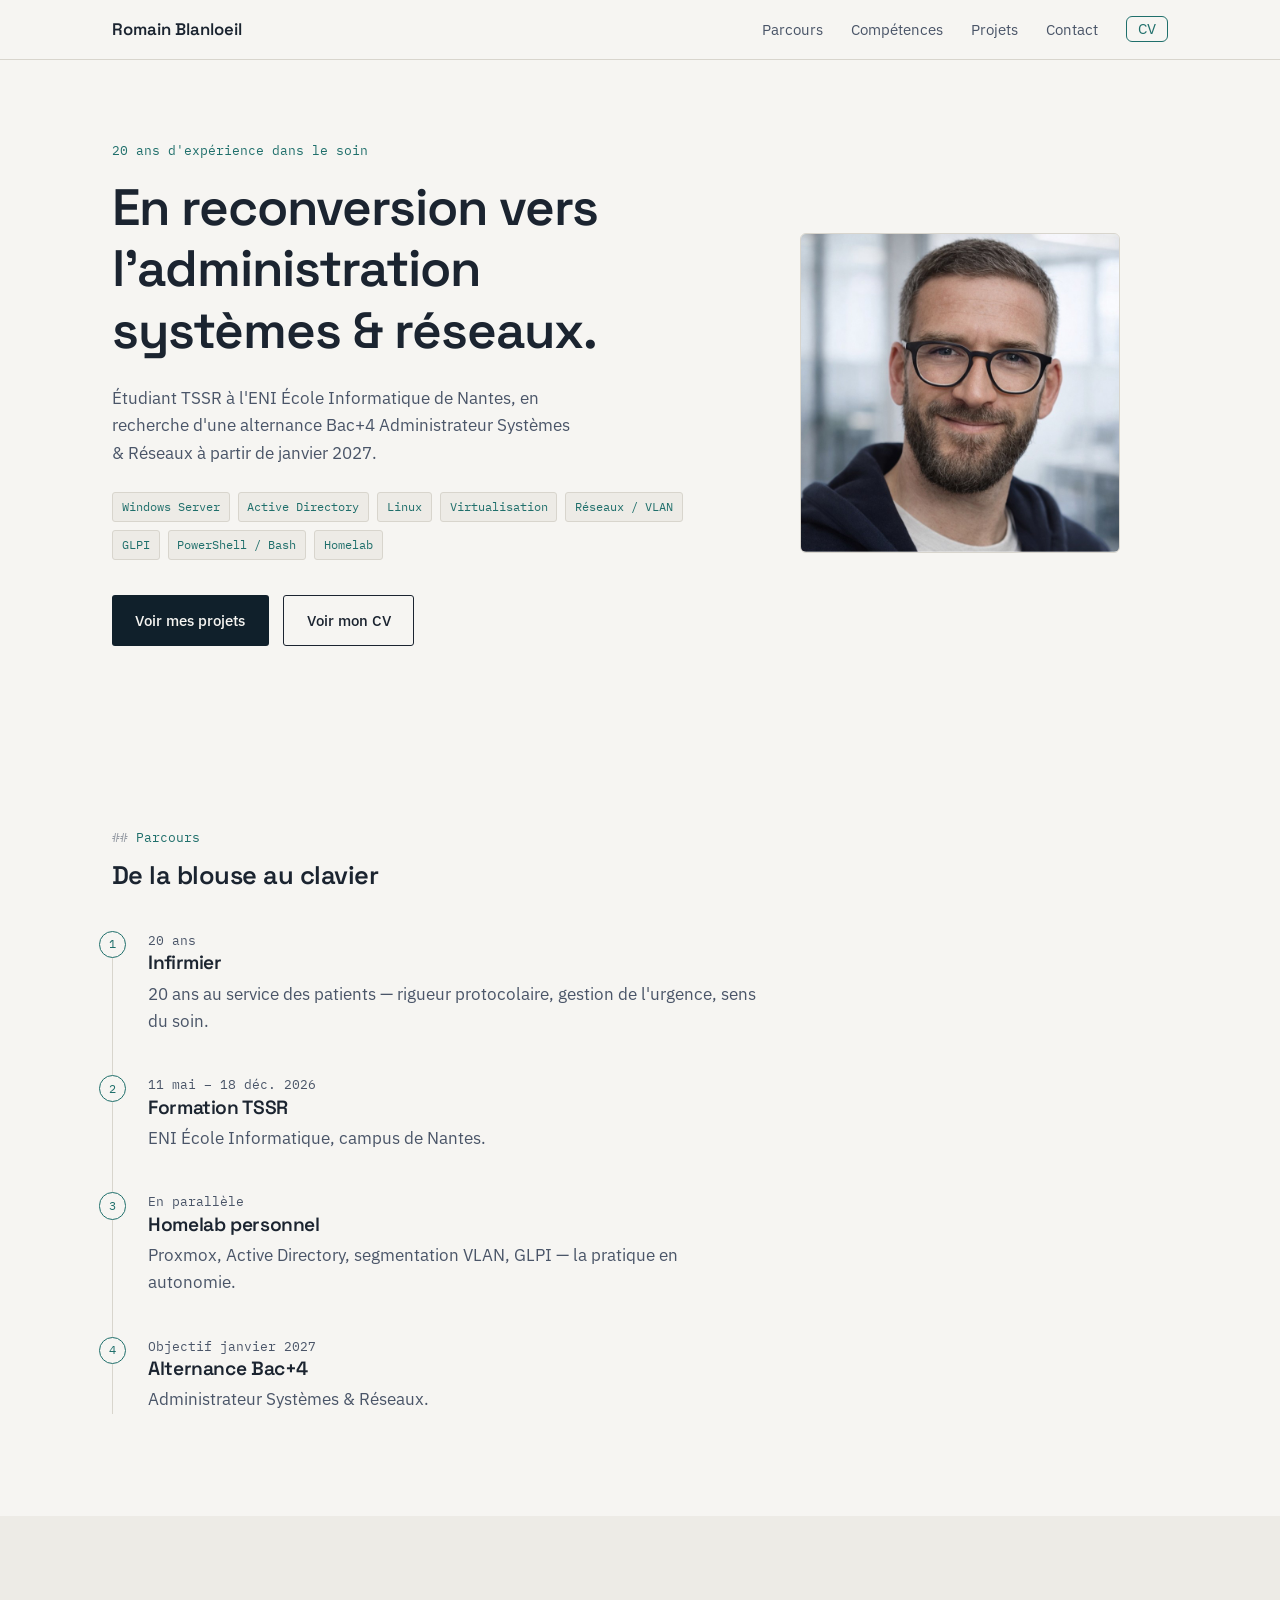
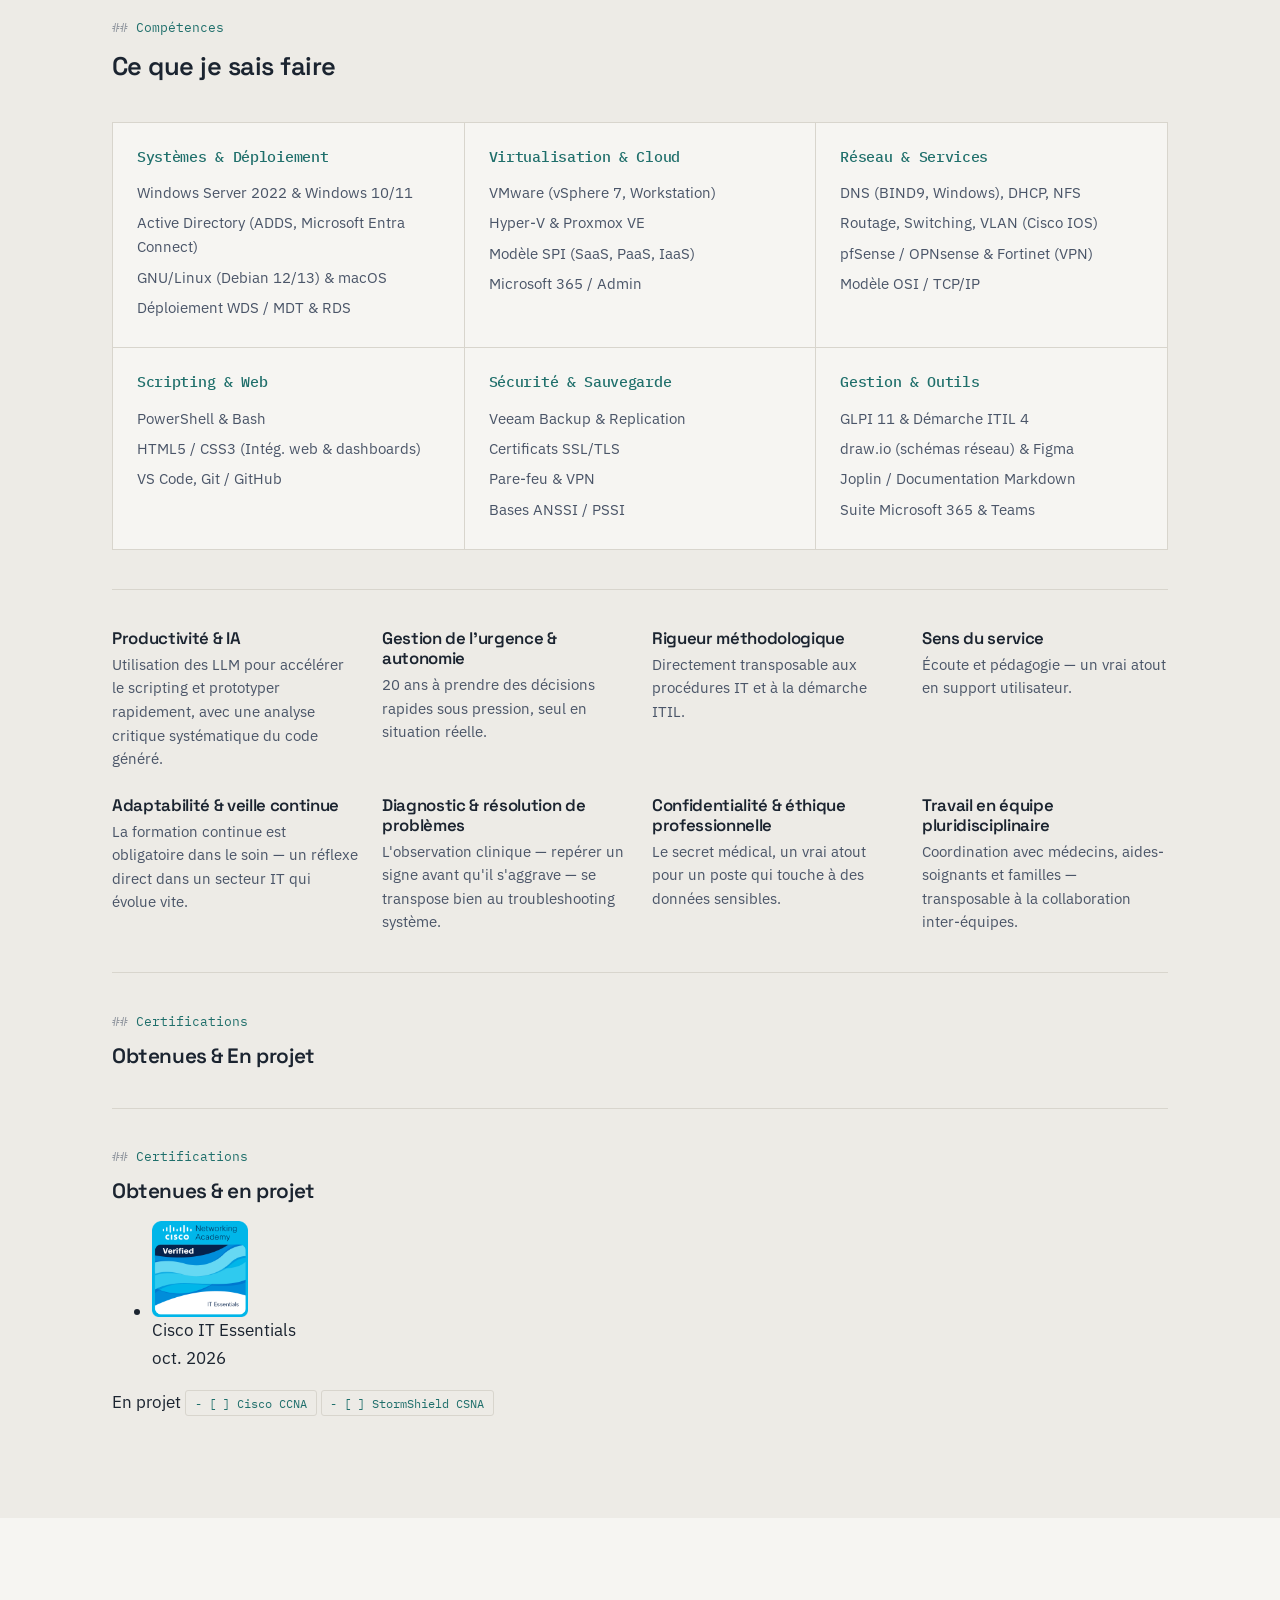
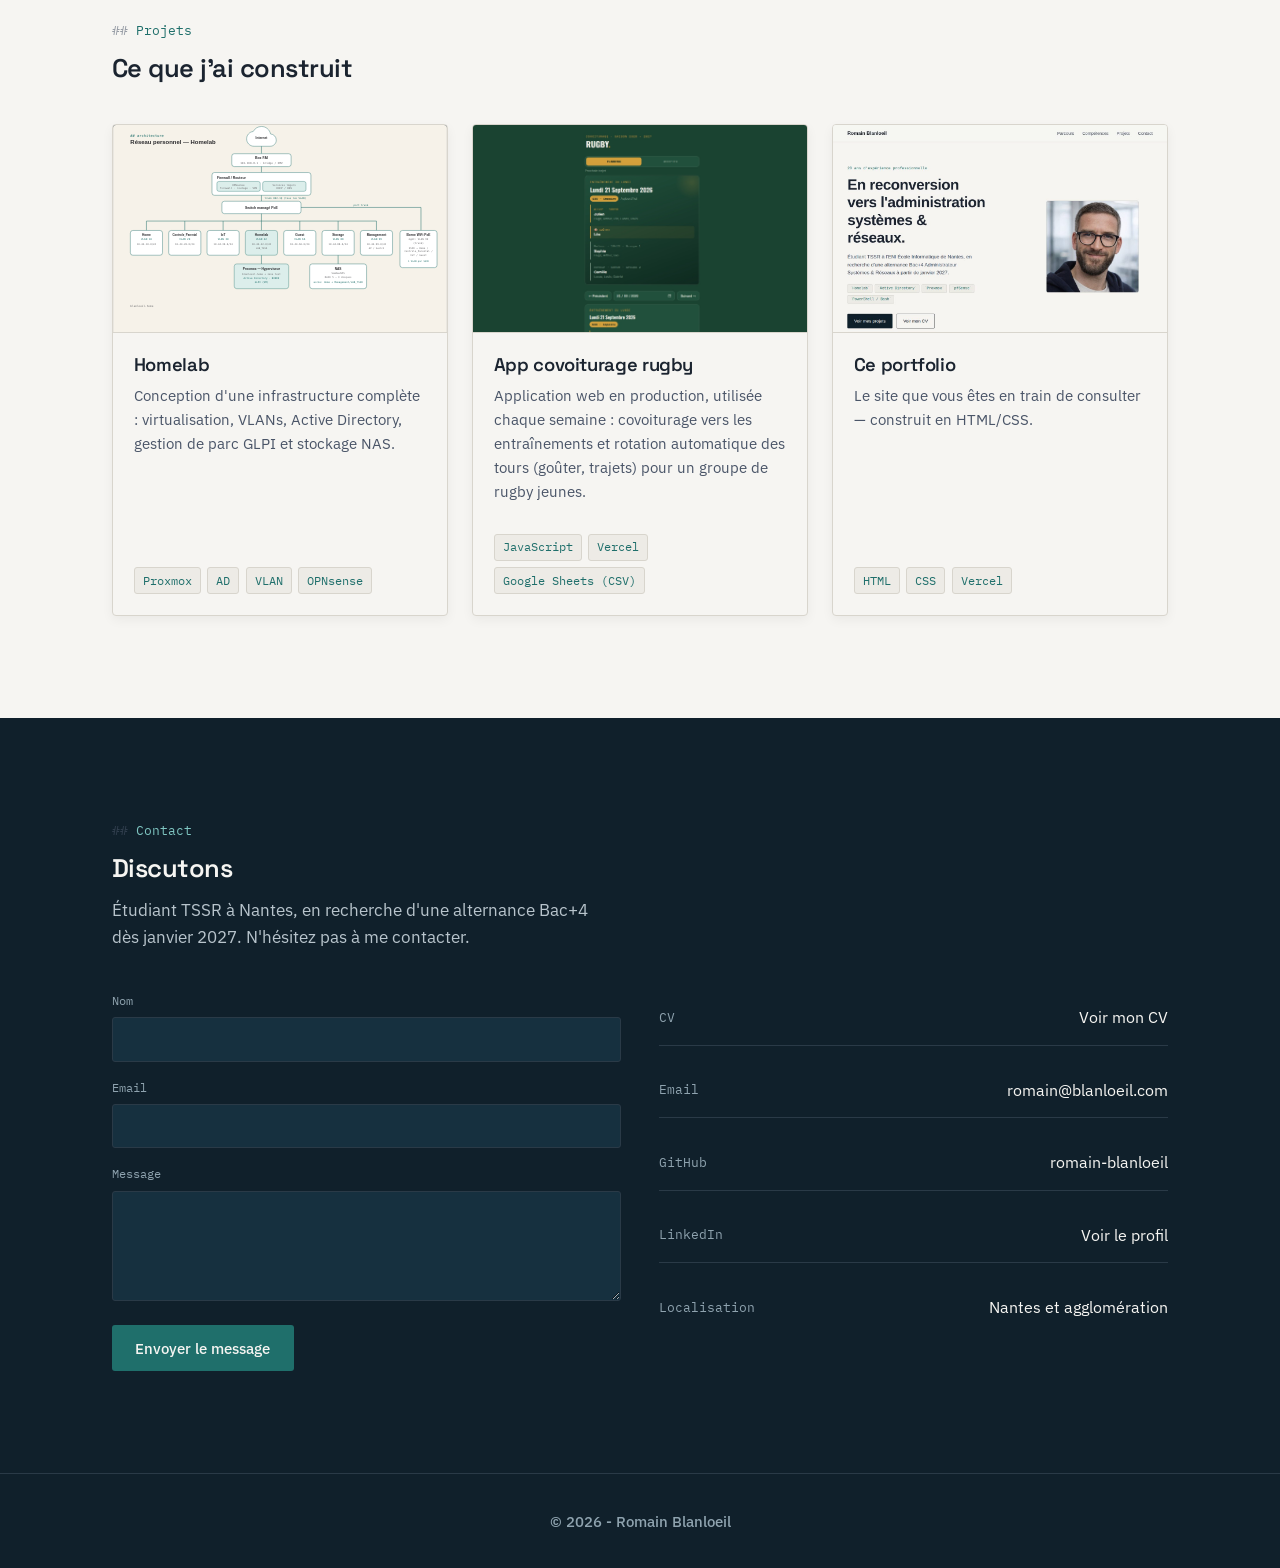
==== commit e30c86db: "Refactor certifications section to use list format Updated the certifications section to use a list " ====
--- a/index.html
+++ b/index.html
@@ -212,31 +212,29 @@
     <div class="certs">
       <p class="section-label">Certifications</p>
       <h3>Obtenues &amp; En projet</h3>
-      <div class="certs-grid">
-        
-       <div class="cert-card is-done">
-         <img class="cert-badge" src="assets/img/badge-cisco-it-essentials.png"
-           alt="Badge Cisco IT Essentials" width="72" height="72" loading="lazy">
-         <div class="cert-info">
-           <p class="cert-name">Cisco IT Essentials</p>
-           <span class="cert-status status-obtenu">Obtenu · oct. 2026</span><br>
-           <a class="cert-link" href="https://www.credly.com/badges/b6377811-6856-4ef1-9481-d7c316870c87" target="_blank" rel="noopener">Vérifier sur Credly</a>
-        </div>
-      </div>
-        
-        <div class="cert-card">
-          <p class="cert-name">Cisco CCNA</p>
-          <span class="cert-status status-projet">En projet</span>
-        </div>
-        
-        <div class="cert-card">
-          <p class="cert-name">StormShield CSNA</p>
-          <span class="cert-status status-projet">En projet</span>
-        </div>
-      </div>
-    </div>
-  </div>
-</section>
+      <div class="certs">
+  <p class="section-label">Certifications</p>
+  <h3>Obtenues &amp; en projet</h3>
+
+  <ul class="badges">
+    <li>
+      <a class="badge" href="LIEN_CREDLY" target="_blank" rel="noopener"
+         title="Vérifier sur Credly">
+        <img src="assets/img/badge-cisco-it-essentials.png"
+             alt="Badge Cisco IT Essentials" width="96" height="96" loading="lazy">
+        <span>Cisco IT Essentials<br>oct. 2026</span>
+      </a>
+    </li>
+    <!-- futurs badges : ajoute simplement un <li> -->
+  </ul>
+
+  <div class="goals">
+    <span class="goals-label">En projet</span>
+    <span class="tag">- [ ] Cisco CCNA</span>
+    <span class="tag">- [ ] StormShield CSNA</span>
+  </div>
+</div>
+    </section>
 
 <!-- ============ PROJETS ============ -->
 <section class="section" id="projets">
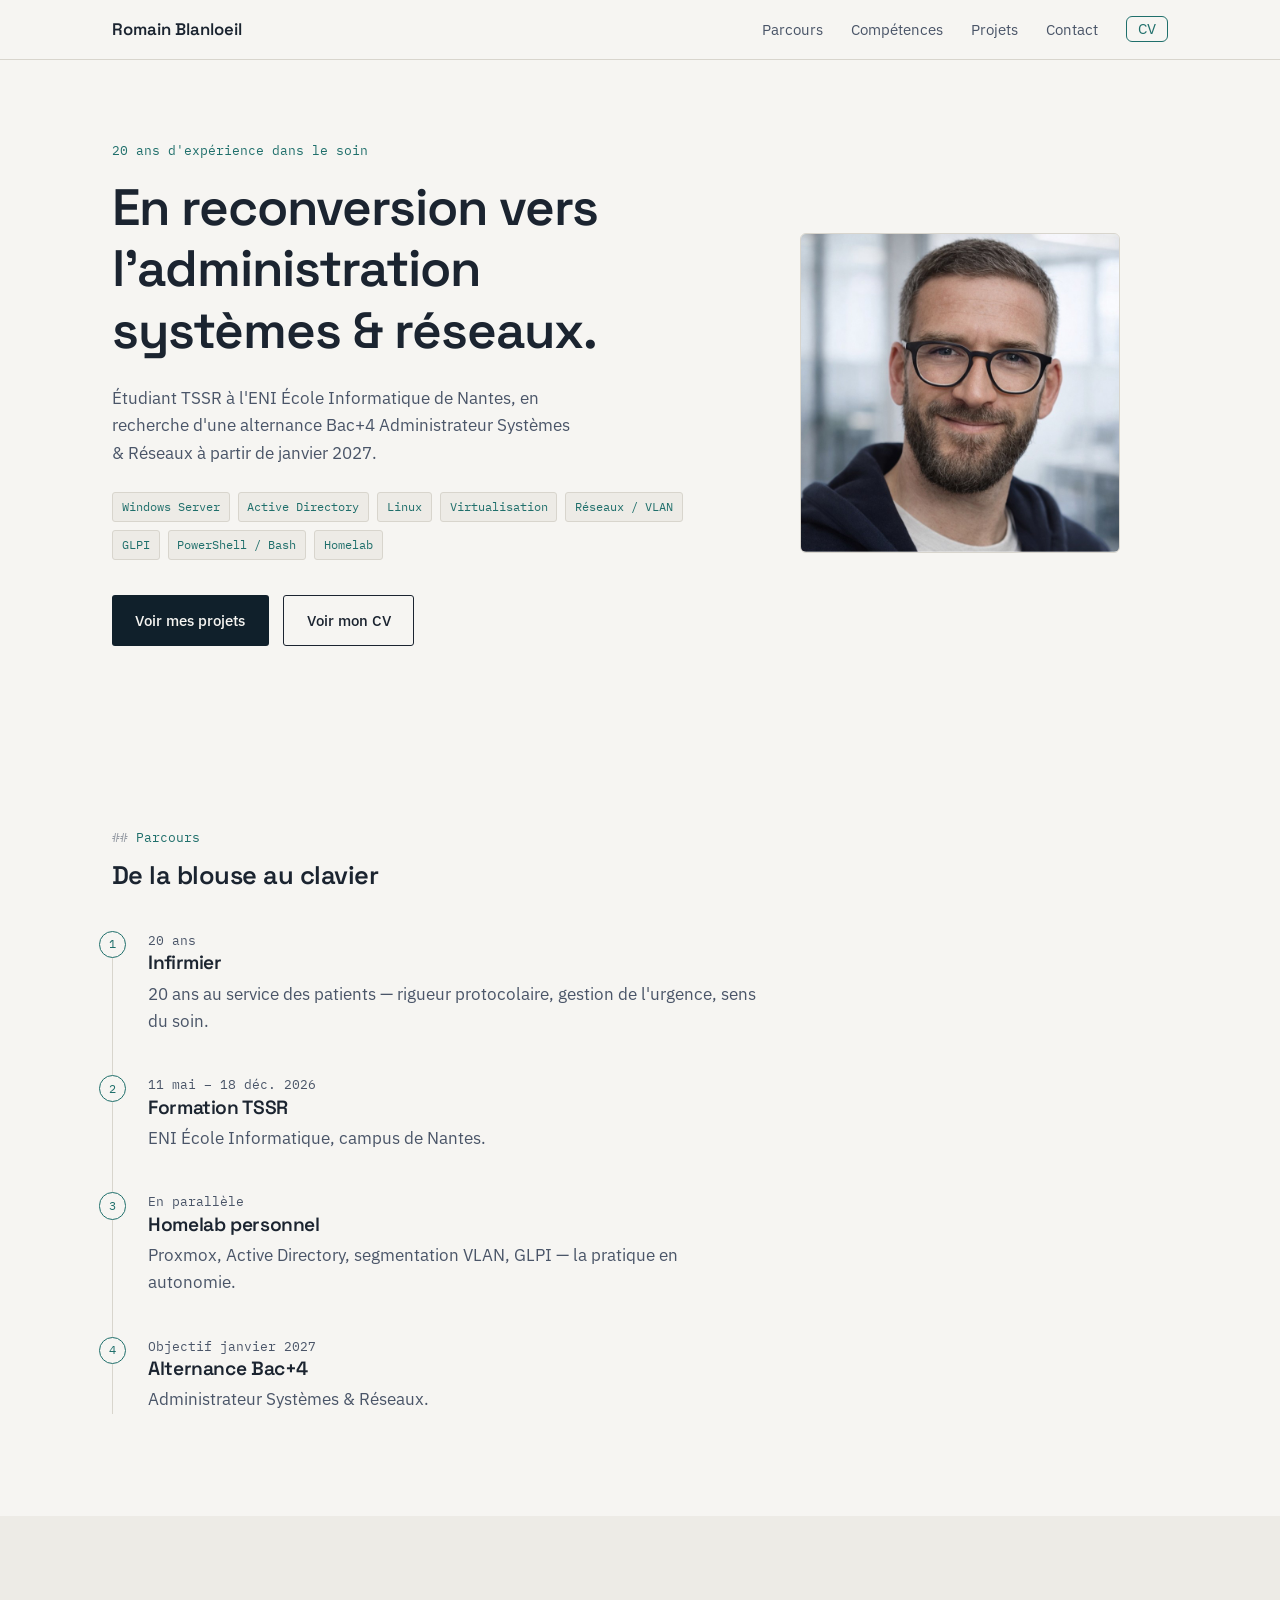
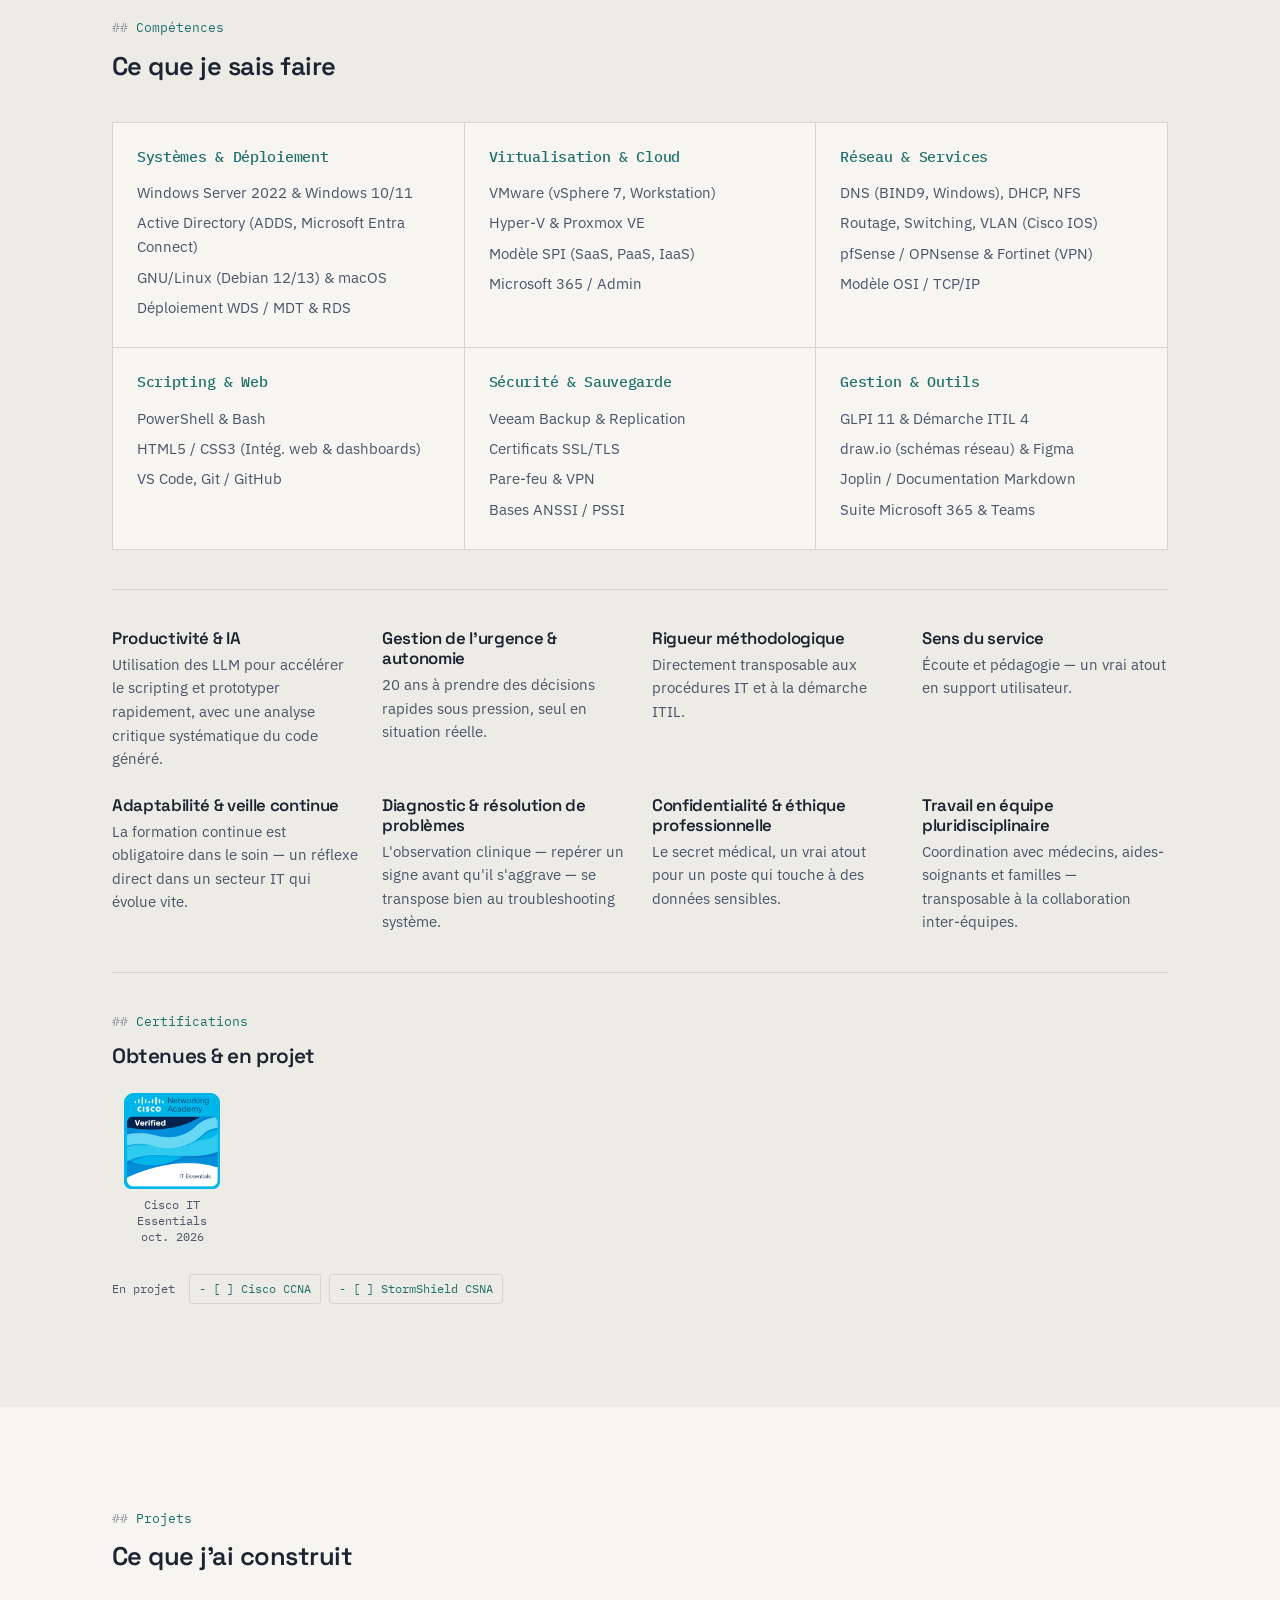
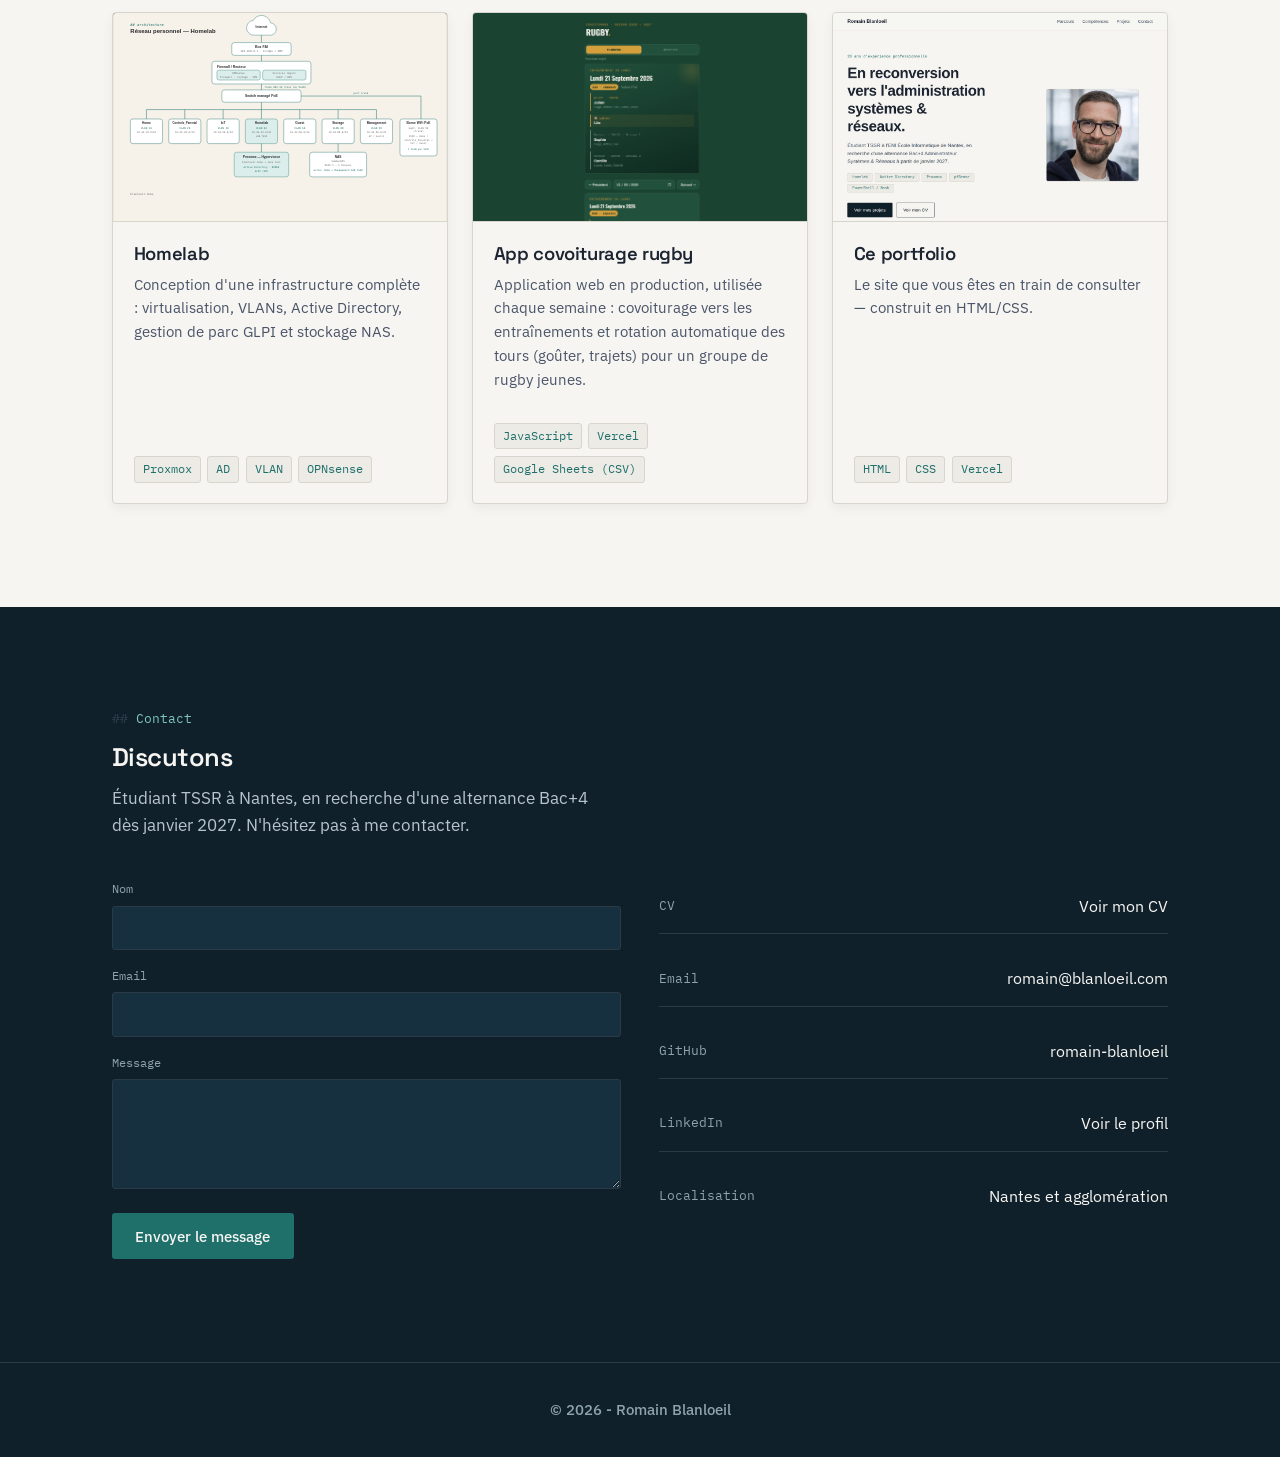
==== commit ee0f8b05: "Remove duplicate certifications div Removed duplicate div for certifications section." ====
--- a/index.html
+++ b/index.html
@@ -209,16 +209,13 @@
       </div>
     </div>
 
-    <div class="certs">
-      <p class="section-label">Certifications</p>
-      <h3>Obtenues &amp; En projet</h3>
       <div class="certs">
   <p class="section-label">Certifications</p>
   <h3>Obtenues &amp; en projet</h3>
 
   <ul class="badges">
     <li>
-      <a class="badge" href="LIEN_CREDLY" target="_blank" rel="noopener"
+      <a class="badge" href="https://www.credly.com/badges/b6377811-6856-4ef1-9481-d7c316870c87" target="_blank" rel="noopener"
          title="Vérifier sur Credly">
         <img src="assets/img/badge-cisco-it-essentials.png"
              alt="Badge Cisco IT Essentials" width="96" height="96" loading="lazy">
--- a/css/style.css
+++ b/css/style.css
@@ -507,6 +507,45 @@
 .cert-badge { display: block; margin-bottom: 0.6rem; }
 .cert-link { display: inline-block; margin-top: 0.5rem; font-size: 0.85rem; color: var(--teal); }
 .cert-link:hover { text-decoration: underline; }
+.badges {
+  list-style: none;
+  margin: 1.5rem 0 0;
+  padding: 0;
+  display: flex;
+  flex-wrap: wrap;
+  gap: 1.5rem;
+}
+
+.badge {
+  display: flex;
+  flex-direction: column;
+  align-items: center;
+  gap: 0.5rem;
+  width: 120px;
+  text-align: center;
+  font-family: var(--font-mono);
+  font-size: 0.72rem;
+  line-height: 1.4;
+  color: var(--ink-soft);
+  transition: transform 0.12s ease, color 0.15s;
+}
+
+.badge:hover { transform: translateY(-2px); color: var(--teal); }
+
+.goals {
+  display: flex;
+  flex-wrap: wrap;
+  align-items: center;
+  gap: 0.5rem;
+  margin-top: 1.8rem;
+}
+
+.goals-label {
+  font-family: var(--font-mono);
+  font-size: 0.78rem;
+  color: var(--ink-soft);
+  margin-right: 0.4rem;
+}
 
 .certs-grid { grid-template-columns: repeat(2, 1fr); }
 
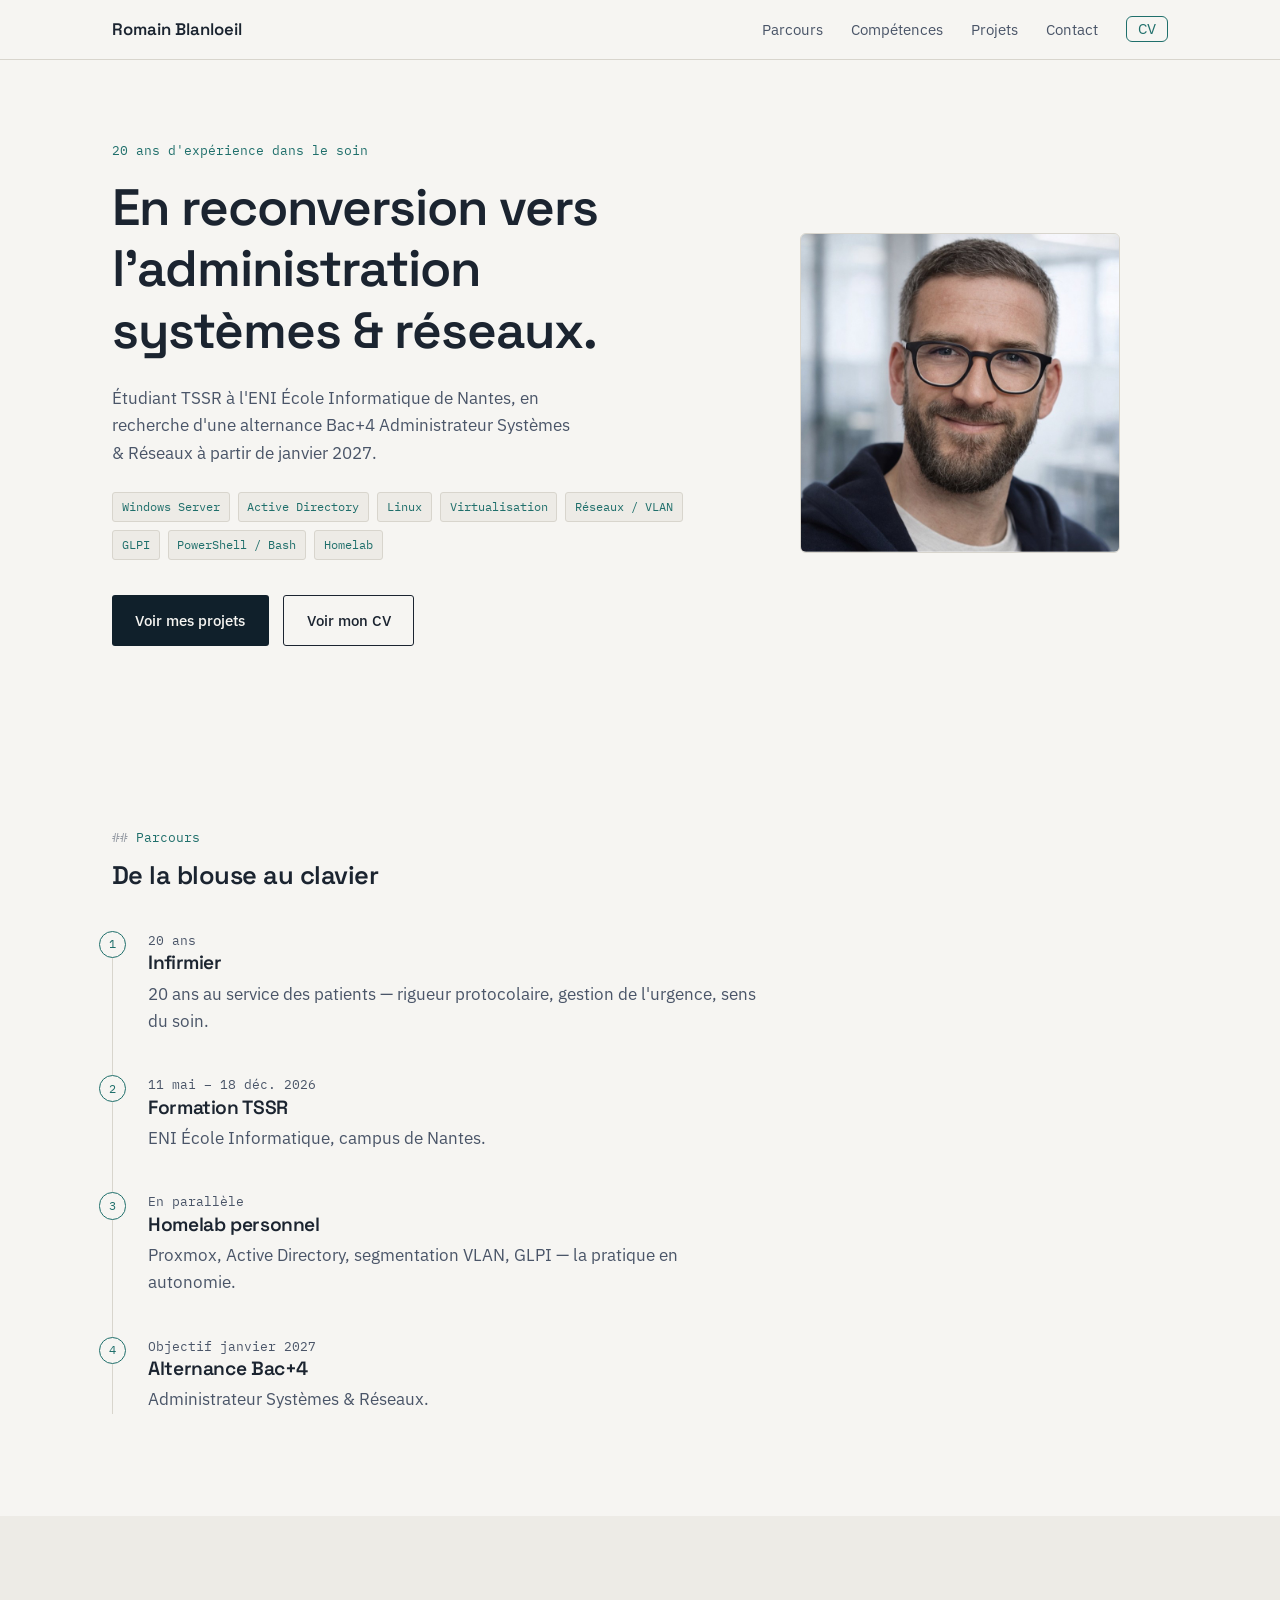
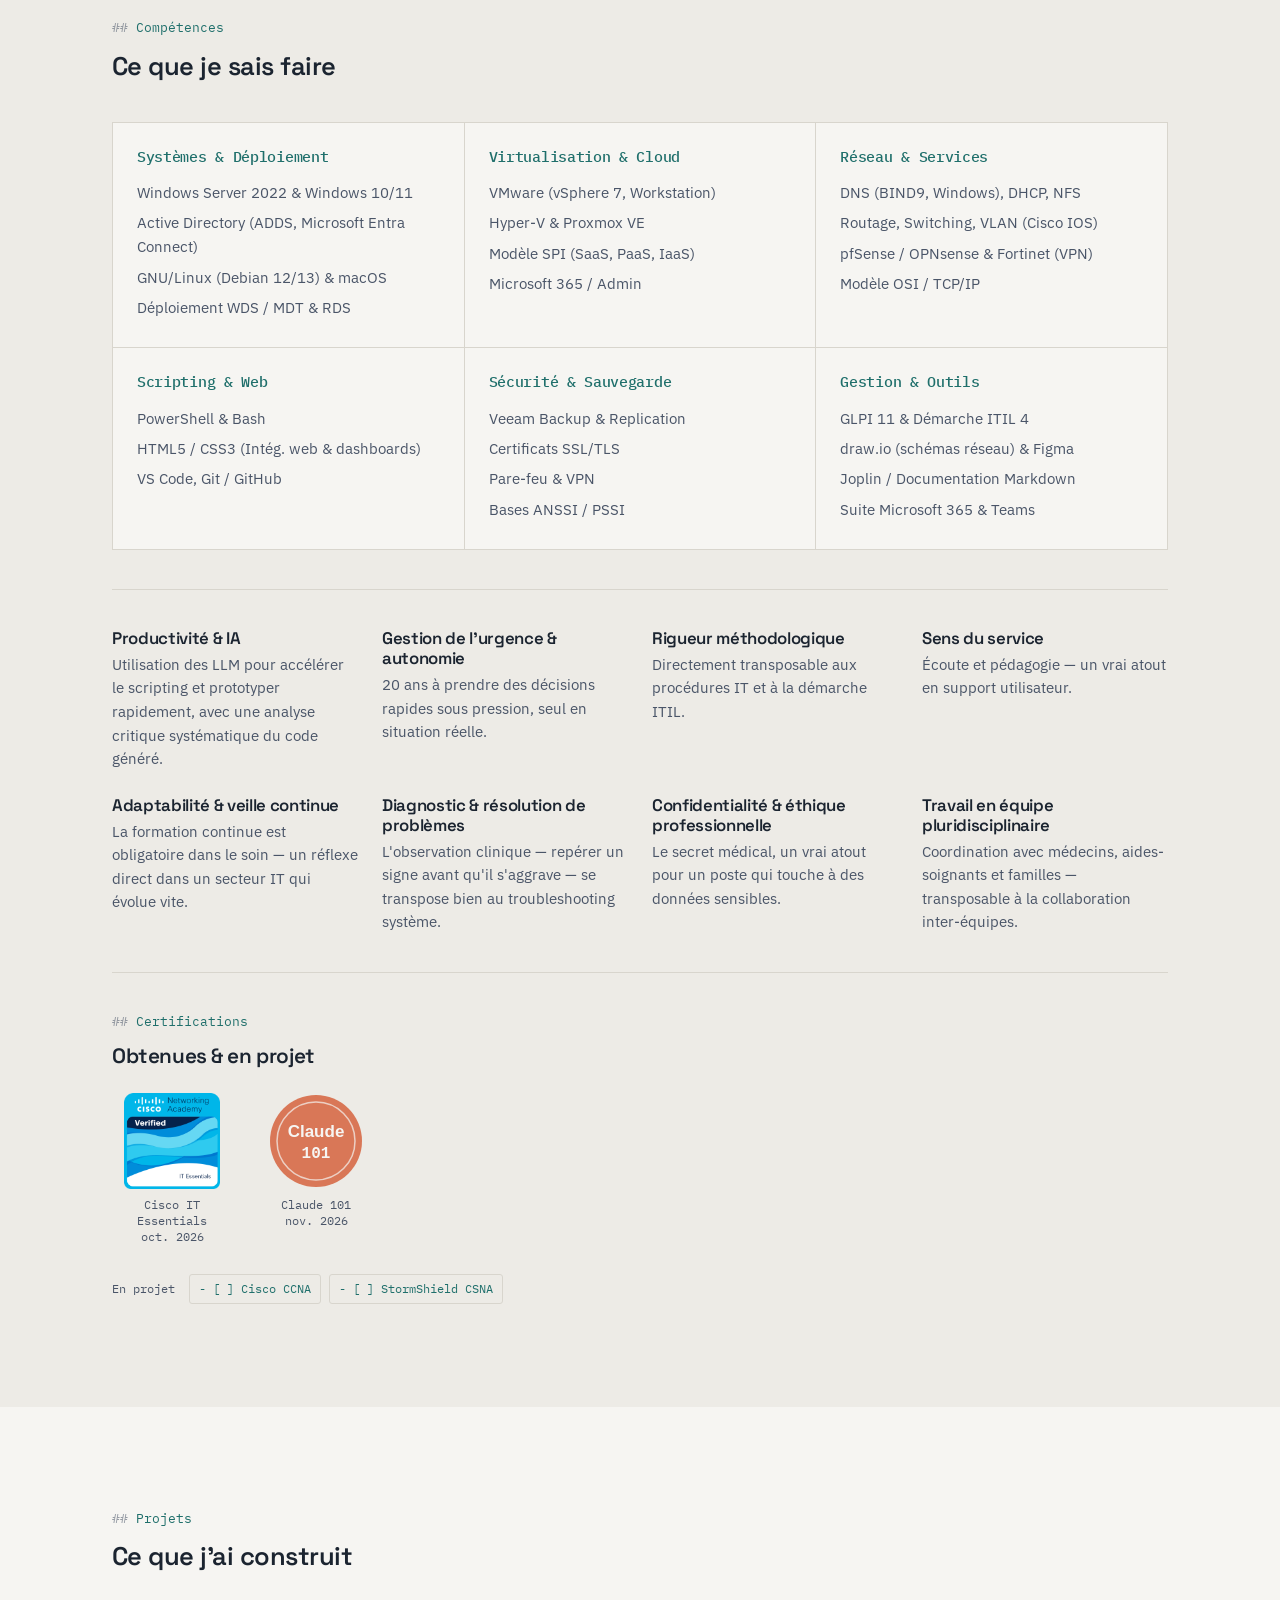
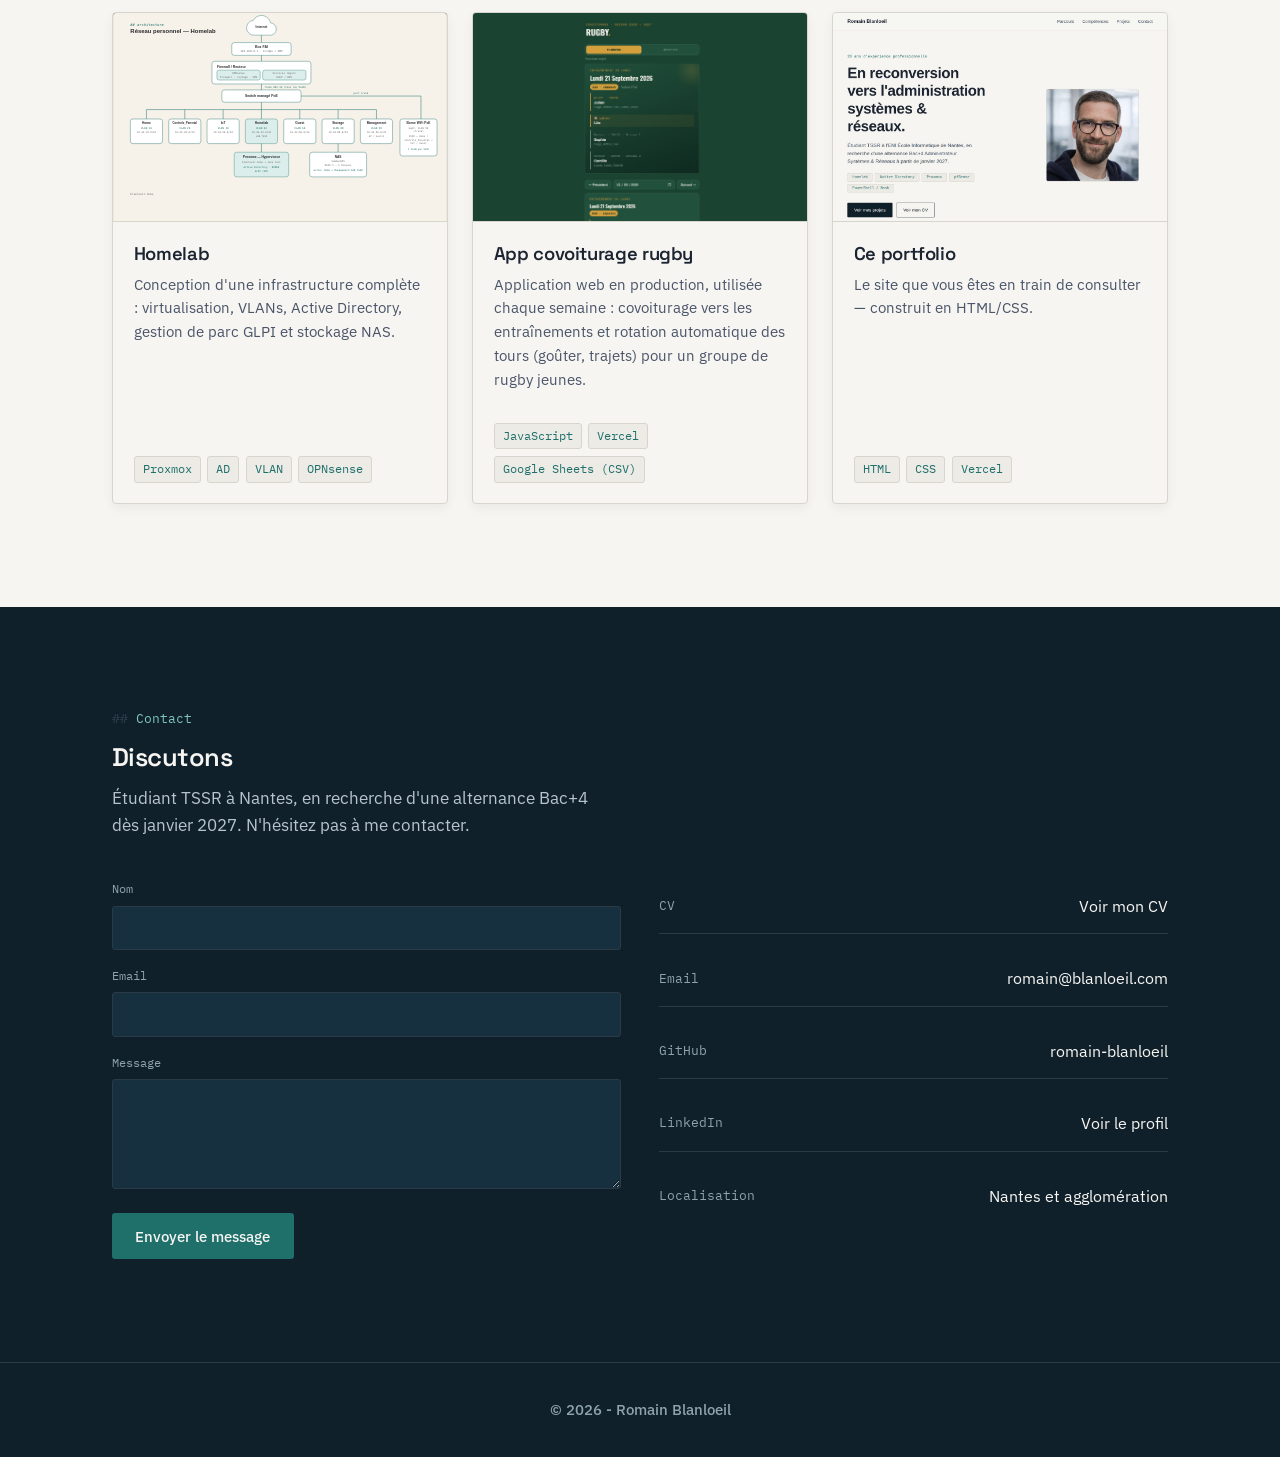
==== commit b1c207ae: "Ajout du badge Claude 101 aux certifications Co-Authored-By: Claude Opus 5.5 <noreply@anthropic.com>" ====
--- a/index.html
+++ b/index.html
@@ -220,6 +220,14 @@
         <img src="assets/img/badge-cisco-it-essentials.png"
              alt="Badge Cisco IT Essentials" width="96" height="96" loading="lazy">
         <span>Cisco IT Essentials<br>oct. 2026</span>
+      </a>
+    </li>
+    <li>
+      <a class="badge" href="https://academy.claude.com/verify/bca073360fe49d268432d0d12a9f50e6" target="_blank" rel="noopener"
+         title="Vérifier sur Anthropic Academy">
+        <img src="assets/img/badge-claude-101.svg"
+             alt="Badge Claude 101" width="96" height="96" loading="lazy">
+        <span>Claude 101<br>nov. 2026</span>
       </a>
     </li>
     <!-- futurs badges : ajoute simplement un <li> -->
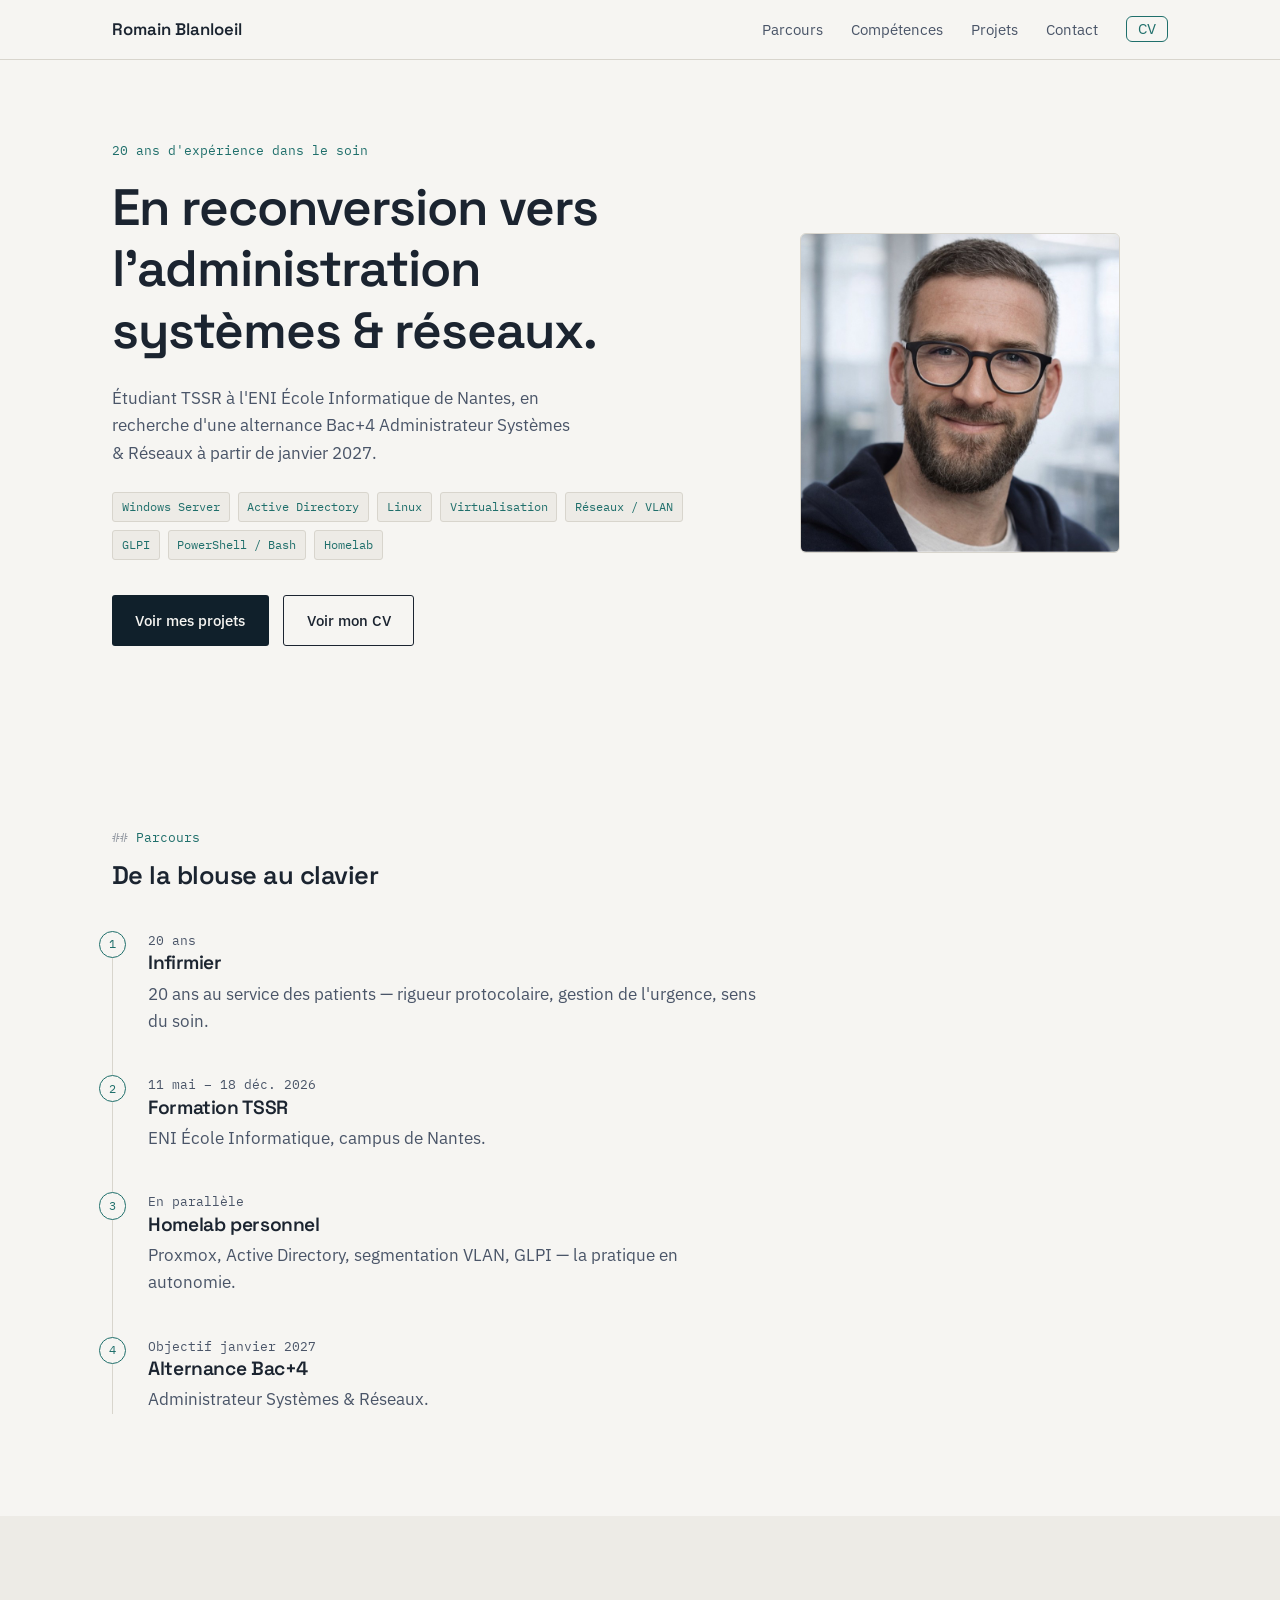
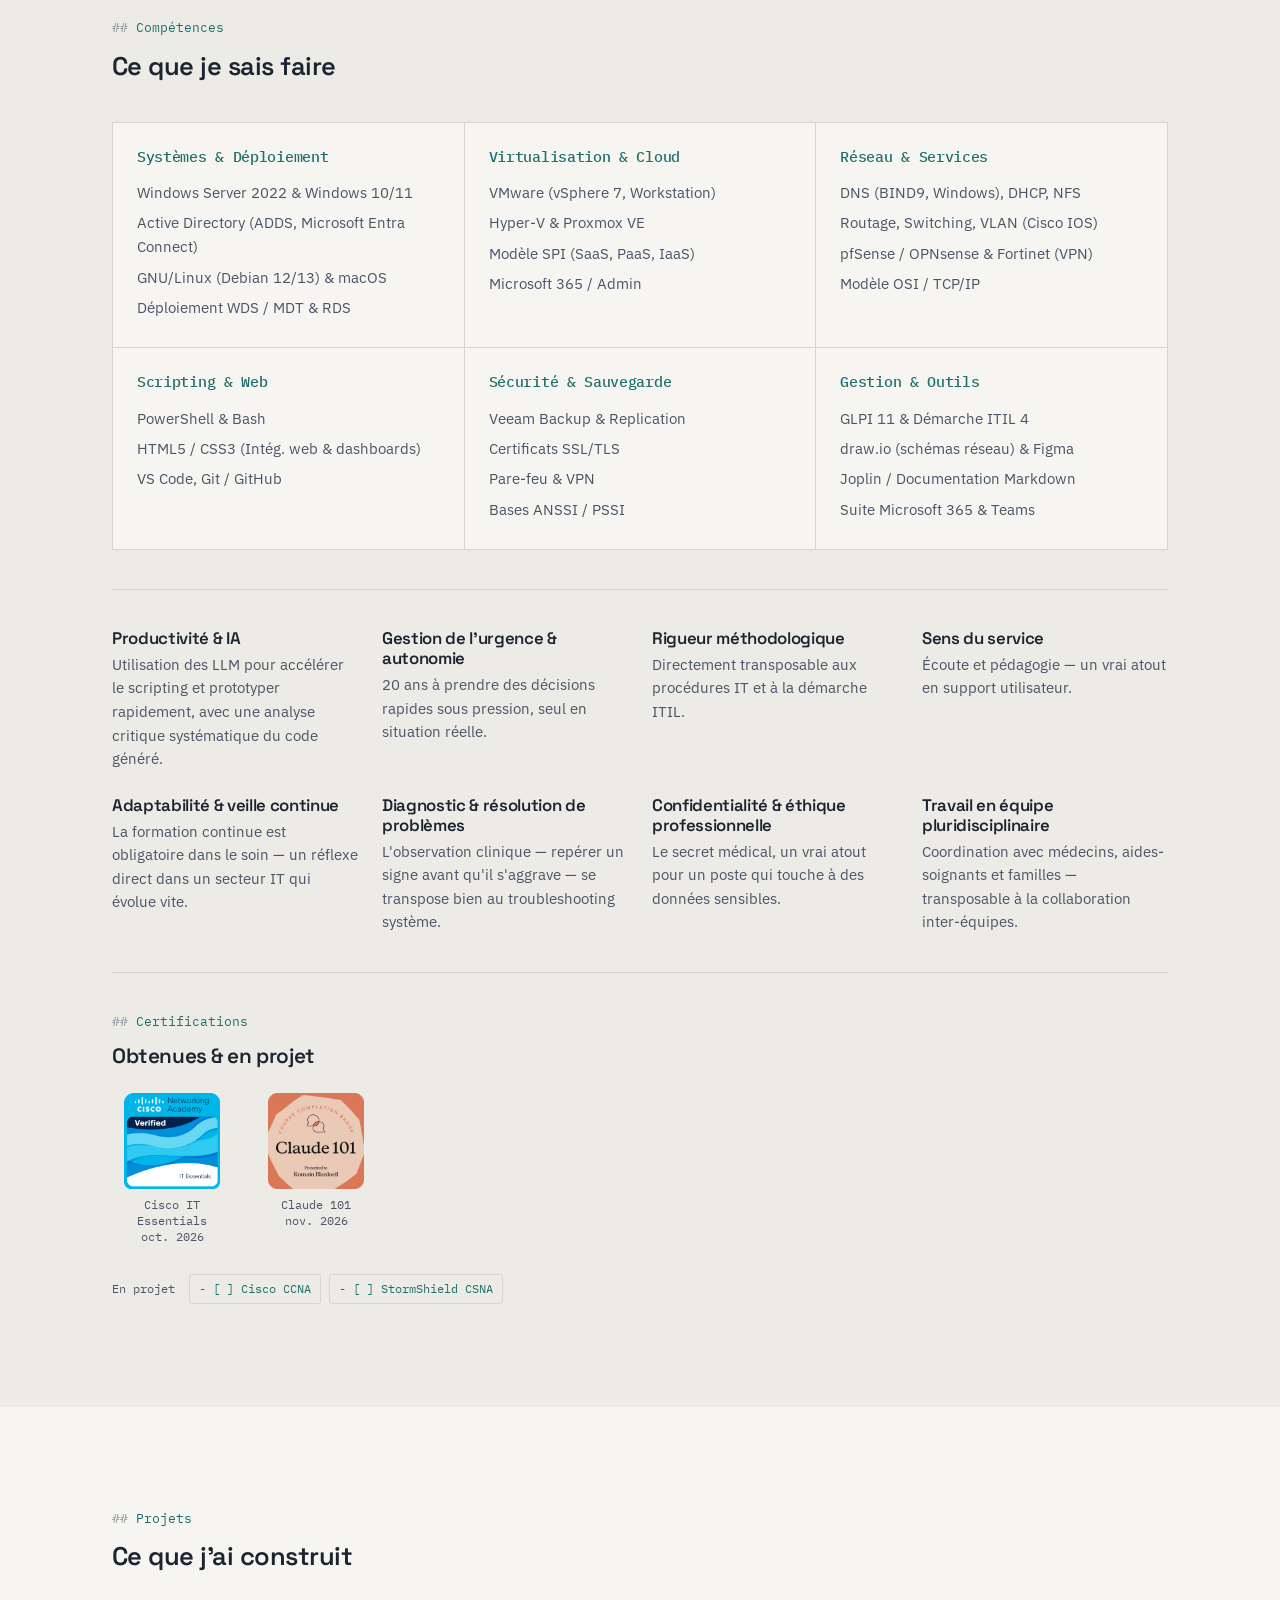
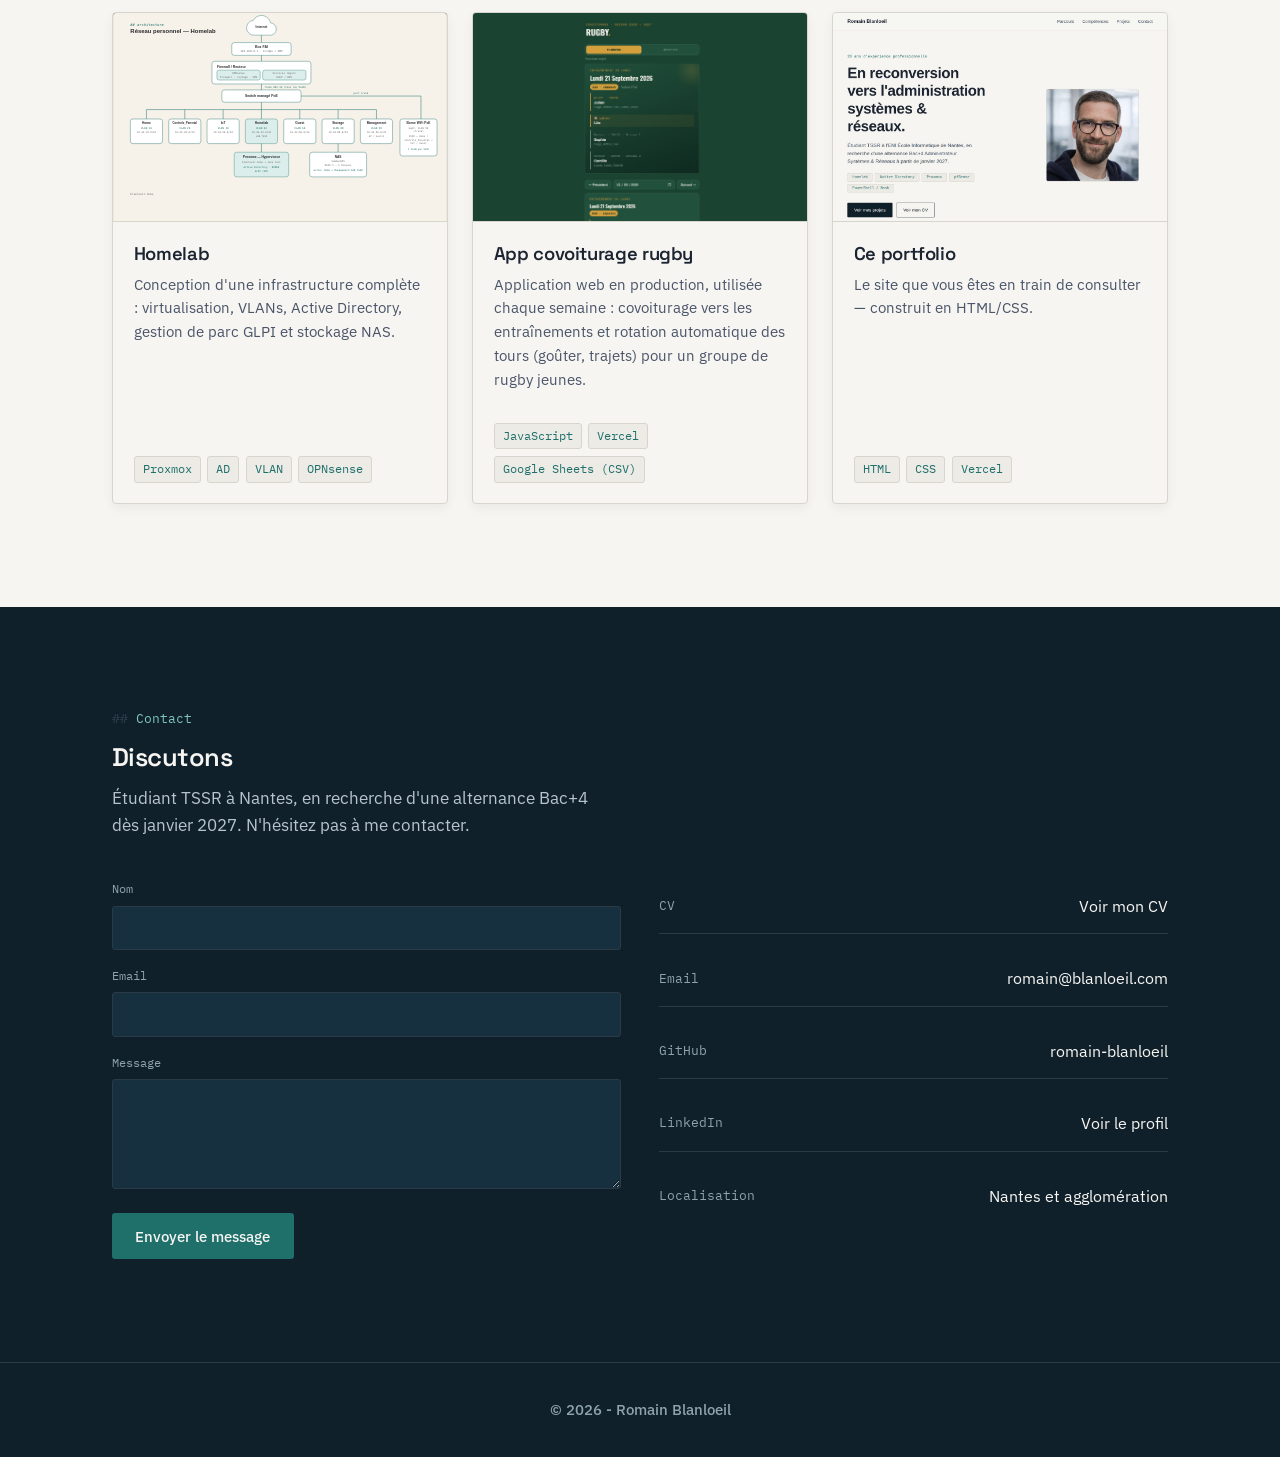
==== commit cbc4868e: "Badge Claude 101 : image officielle issue du certificat Co-Authored-By: Claude Opus 5.5 <noreply@ant" ====
--- a/index.html
+++ b/index.html
@@ -225,7 +225,7 @@
     <li>
       <a class="badge" href="https://academy.claude.com/verify/bca073360fe49d268432d0d12a9f50e6" target="_blank" rel="noopener"
          title="Vérifier sur Anthropic Academy">
-        <img src="assets/img/badge-claude-101.svg"
+        <img src="assets/img/badge-claude-101.png"
              alt="Badge Claude 101" width="96" height="96" loading="lazy">
         <span>Claude 101<br>nov. 2026</span>
       </a>
